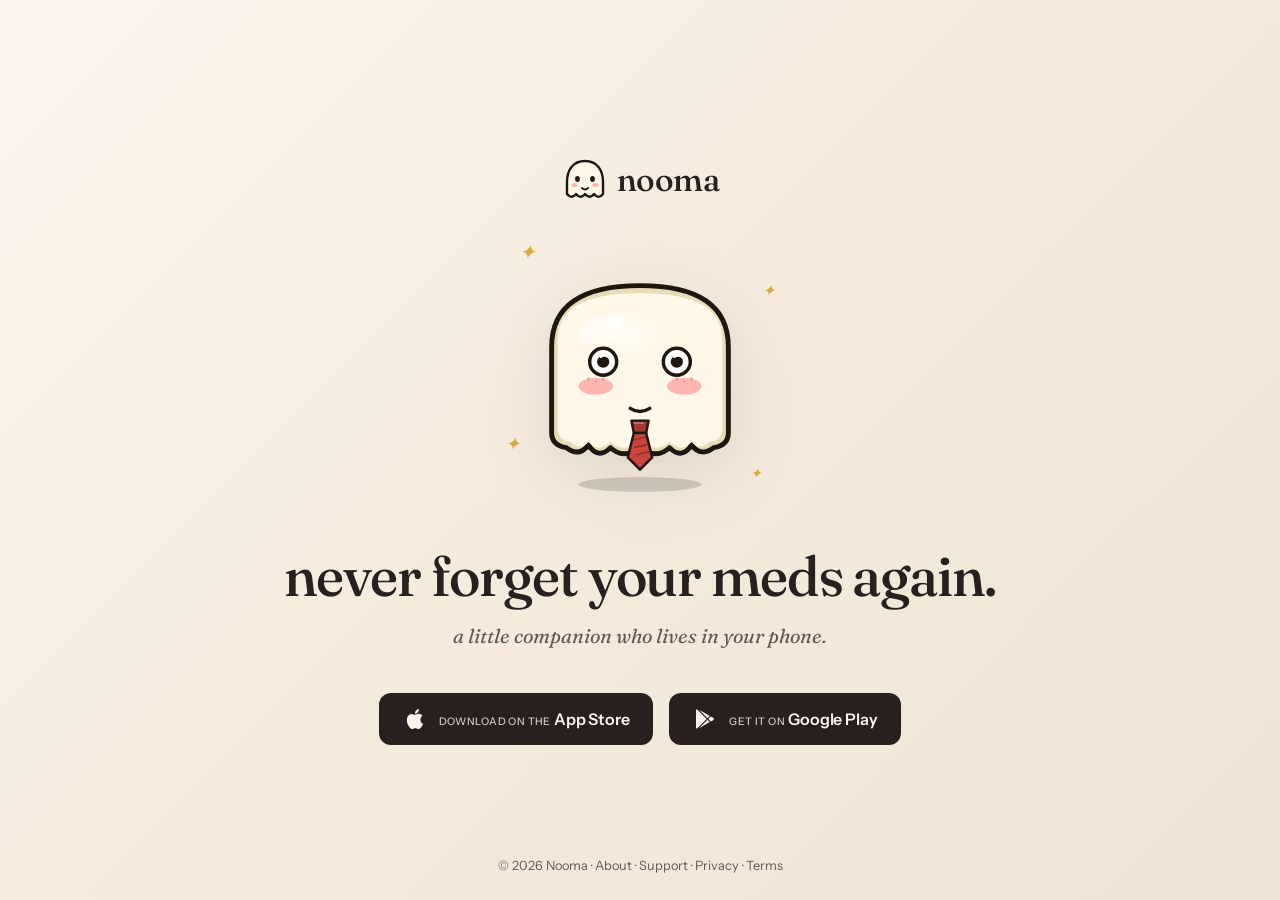
==== index.html @ c6645c45 "Link App Store button to live listing Co-Authored-By: Claude Fable 5 <noreply@anthropic.com>" ====
<!DOCTYPE html>
<html lang="en">
<head>
<meta charset="UTF-8">
<meta name="viewport" content="width=device-width, initial-scale=1.0">
<title>Nooma — Never forget your meds again</title>
<link rel="icon" type="image/svg+xml" href="/favicon.svg">
<link rel="preconnect" href="https://fonts.googleapis.com">
<link rel="preconnect" href="https://fonts.gstatic.com" crossorigin>
<link href="https://fonts.googleapis.com/css2?family=Fraunces:ital,opsz,wght@0,9..144,400;0,9..144,500;0,9..144,600;1,9..144,400;1,9..144,500;1,9..144,600&family=Instrument+Sans:wght@400;500;600;700&display=swap" rel="stylesheet">
<style>
:root {
  --ink: #2A1F1F;
  --cream: #FAF4ED;
  --red: #C9453B;
  --muted: #6B5757;
}

*, *::before, *::after {
  box-sizing: border-box;
  margin: 0;
  padding: 0;
}

html, body {
  height: 100%;
  width: 100%;
  overflow: hidden;
}

body {
  font-family: 'Instrument Sans', -apple-system, BlinkMacSystemFont, sans-serif;
  color: var(--ink);
  -webkit-font-smoothing: antialiased;
  background: linear-gradient(135deg, #FAF4ED 0%, #F5EBDC 50%, #EDE4D4 100%);
}

/* Main layout */
.page {
  height: 100vh;
  height: 100dvh;
  display: flex;
  flex-direction: column;
  align-items: center;
  justify-content: center;
  padding: clamp(1.5rem, 4vw, 3rem);
  text-align: center;
  position: relative;
}

/* Logo */
.logo {
  display: inline-flex;
  align-items: center;
  gap: 0.5rem;
  text-decoration: none;
  margin-bottom: clamp(1.5rem, 4vh, 2.5rem);
}

.logo-mark {
  width: clamp(36px, 4vw, 48px);
  height: auto;
}

.logo-word {
  font-family: 'Fraunces', Georgia, serif;
  font-size: clamp(1.6rem, 2.5vw, 2.2rem);
  font-weight: 500;
  color: var(--ink);
  letter-spacing: -0.02em;
}

/* Character */
.character-container {
  position: relative;
  width: clamp(180px, 30vh, 280px);
  height: clamp(180px, 30vh, 280px);
  margin-bottom: clamp(1.5rem, 4vh, 2.5rem);
}

.hero-char-svg {
  width: 100%;
  height: auto;
  filter: drop-shadow(0 16px 32px rgba(42, 31, 31, 0.1));
}

/* Sparkles */
.spark {
  position: absolute;
  font-family: 'Fraunces', serif;
  font-style: italic;
  color: #D8A845;
  animation: sparkle 3.6s ease-in-out infinite;
  pointer-events: none;
}

@keyframes sparkle {
  0%, 100% { opacity: 0.4; transform: scale(0.85) rotate(0deg); }
  50% { opacity: 1; transform: scale(1.15) rotate(12deg); }
}

/* Typography */
h1 {
  font-family: 'Fraunces', Georgia, serif;
  font-weight: 500;
  font-size: clamp(2rem, 5vw, 3.5rem);
  line-height: 1.1;
  letter-spacing: -0.02em;
  margin-bottom: clamp(0.75rem, 2vh, 1rem);
}

.tagline {
  font-family: 'Fraunces', Georgia, serif;
  font-style: italic;
  font-size: clamp(1rem, 1.8vw, 1.25rem);
  color: var(--muted);
  margin-bottom: clamp(2rem, 5vh, 3rem);
}

/* App store buttons */
.store-buttons {
  display: flex;
  gap: 1rem;
  flex-wrap: wrap;
  justify-content: center;
}

.store-btn {
  display: inline-flex;
  align-items: center;
  gap: 0.75rem;
  padding: 0.875rem 1.5rem;
  background: var(--ink);
  color: var(--cream);
  border-radius: 12px;
  text-decoration: none;
  transition: transform 0.2s, box-shadow 0.2s;
}

.store-btn:hover {
  transform: translateY(-2px);
  box-shadow: 0 8px 24px rgba(42, 31, 31, 0.2);
}

.store-btn svg {
  width: 24px;
  height: 24px;
  flex-shrink: 0;
}

.store-btn .label {
  text-align: left;
}

.store-btn .label-small {
  font-size: 0.65rem;
  font-weight: 500;
  letter-spacing: 0.04em;
  text-transform: uppercase;
  opacity: 0.8;
  line-height: 1;
  margin-bottom: 2px;
}

.store-btn .label-large {
  font-size: 1rem;
  font-weight: 600;
  letter-spacing: -0.01em;
  line-height: 1;
}

/* Footer */
.footer {
  position: absolute;
  bottom: clamp(1rem, 3vh, 2rem);
  left: 50%;
  transform: translateX(-50%);
  font-size: 0.8rem;
  color: var(--muted);
  text-align: center;
}

.footer a {
  color: var(--muted);
  text-decoration: none;
}

.footer a:hover {
  color: var(--red);
}

/* ============================================================
   CHARACTER ANIMATIONS
   ============================================================ */
@keyframes char-bob {
  0%, 100% { transform: translateY(0) scale(1); }
  50% { transform: translateY(-8px) scale(1.02); }
}
.char-bob { animation: char-bob 3.8s ease-in-out infinite; transform-origin: center; }

@keyframes char-sway {
  0%, 100% { transform: rotate(0deg); }
  25% { transform: rotate(-1.5deg); }
  75% { transform: rotate(1.5deg); }
}
.char-sway { animation: char-sway 5.2s ease-in-out infinite; transform-origin: center bottom; }

@keyframes char-blink-open {
  0%, 22%, 28%, 78%, 84%, 100% { opacity: 1; }
  24%, 26%, 80%, 82% { opacity: 0; }
}
@keyframes char-blink-closed {
  0%, 22%, 28%, 78%, 84%, 100% { opacity: 0; }
  24%, 26%, 80%, 82% { opacity: 1; }
}
.eyes-open { animation: char-blink-open 5.5s ease-in-out infinite; }
.eyes-closed { animation: char-blink-closed 5.5s ease-in-out infinite; opacity: 0; }

@keyframes char-look {
  0%, 100% { transform: translate(0, 0); }
  20% { transform: translate(-1.5px, 0.5px); }
  40% { transform: translate(1.5px, 0.5px); }
  60% { transform: translate(0, 1px); }
  80% { transform: translate(-1px, -0.5px); }
}
.char-pupils { animation: char-look 8s ease-in-out infinite; }
body.eye-tracking .char-pupils { animation: none; }

@keyframes char-tie-sway {
  0%, 100% { transform: rotate(0deg); }
  25% { transform: rotate(-2deg); }
  75% { transform: rotate(2deg); }
}
.char-tie { animation: char-tie-sway 4.4s ease-in-out infinite; transform-origin: 110px 152px; }

@keyframes char-cheek {
  0%, 100% { opacity: 0.7; }
  50% { opacity: 0.9; }
}
.char-cheek { animation: char-cheek 4s ease-in-out infinite; }

/* Responsive */
@media (max-height: 600px) {
  .character-container {
    width: 140px;
    height: 140px;
  }
  h1 {
    font-size: 1.75rem;
  }
}
</style>
</head>
<body>

<!-- CHARACTER SVG DEFS -->
<svg width="0" height="0" style="position:absolute" aria-hidden="true">
  <defs>
    <radialGradient id="bodyHighlight" cx="40%" cy="30%">
      <stop offset="0%" stop-color="#FFFEF8" stop-opacity="0.9"/>
      <stop offset="50%" stop-color="#FFF8E8" stop-opacity="0.4"/>
      <stop offset="100%" stop-color="#FFF8E8" stop-opacity="0"/>
    </radialGradient>

    <symbol id="character" viewBox="0 0 220 220">
      <g class="char-bob">
        <g class="char-sway">
          <ellipse cx="110" cy="200" rx="50" ry="6" fill="#000000" opacity="0.15"/>
          <path d="M 38 88 Q 38 38 110 38 Q 182 38 182 88 L 182 158
                   Q 182 168 170 170 Q 160 178 152 168 Q 144 180 134 170
                   Q 124 180 110 170 Q 96 180 86 170 Q 76 180 68 168
                   Q 60 178 50 170 Q 38 168 38 158 Z"
                fill="#E8DCB8" stroke="#1F1610" stroke-width="4" stroke-linejoin="round"/>
          <path d="M 43 82 Q 43 44 110 44 Q 177 44 177 82 L 177 154
                   Q 177 164 167 165 Q 159 173 152 165 Q 144 175 134 165
                   Q 124 175 110 165 Q 96 175 86 165 Q 76 175 68 165
                   Q 61 173 53 165 Q 43 164 43 154 Z"
                fill="#FFF8E8"/>
          <ellipse cx="110" cy="92" rx="56" ry="34" fill="url(#bodyHighlight)"/>
          <ellipse cx="78" cy="74" rx="18" ry="11" fill="#FFFFFF" opacity="0.55" transform="rotate(-25 78 74)"/>
          <ellipse cx="90" cy="68" rx="8" ry="5" fill="#FFFFFF" opacity="0.7" transform="rotate(-25 90 68)"/>
          <ellipse class="char-cheek" cx="74" cy="120" rx="14" ry="7" fill="#FFB5B0"/>
          <ellipse class="char-cheek" cx="146" cy="120" rx="14" ry="7" fill="#FFB5B0"/>
          <circle cx="68" cy="114" r="1.4" fill="#D89890" opacity="0.7"/>
          <circle cx="74" cy="116" r="1.2" fill="#D89890" opacity="0.7"/>
          <circle cx="80" cy="114" r="1.4" fill="#D89890" opacity="0.7"/>
          <circle cx="140" cy="114" r="1.4" fill="#D89890" opacity="0.7"/>
          <circle cx="146" cy="116" r="1.2" fill="#D89890" opacity="0.7"/>
          <circle cx="152" cy="114" r="1.4" fill="#D89890" opacity="0.7"/>
          <g class="char-pupils">
            <g class="eyes-open">
              <circle cx="80" cy="100" r="11" fill="#FFFFFF" stroke="#1F1610" stroke-width="2.8"/>
              <g class="char-pupil-wrap" data-eye="left">
                <circle cx="80" cy="100" r="5" fill="#1F1610"/>
                <path d="M 78 96 Q 81 94 84 96" stroke="#FFFFFF" stroke-width="2" stroke-linecap="round" fill="none"/>
              </g>
              <circle cx="140" cy="100" r="11" fill="#FFFFFF" stroke="#1F1610" stroke-width="2.8"/>
              <g class="char-pupil-wrap" data-eye="right">
                <circle cx="140" cy="100" r="5" fill="#1F1610"/>
                <path d="M 138 96 Q 141 94 144 96" stroke="#FFFFFF" stroke-width="2" stroke-linecap="round" fill="none"/>
              </g>
            </g>
            <g class="eyes-closed">
              <path d="M 71 102 Q 80 106 89 102" stroke="#1F1610" stroke-width="3.5" stroke-linecap="round" fill="none"/>
              <path d="M 131 102 Q 140 106 149 102" stroke="#1F1610" stroke-width="3.5" stroke-linecap="round" fill="none"/>
            </g>
          </g>
          <path d="M 102 138 Q 110 143 118 138" stroke="#1F1610" stroke-width="2.8" stroke-linecap="round" fill="none"/>
          <g class="char-tie">
            <path d="M 103 148 L 117 148 L 115 158 L 105 158 Z" fill="#A8362E" stroke="#1F1610" stroke-width="2" stroke-linejoin="round"/>
            <path d="M 105 150 L 113 150" stroke="#FFFFFF" stroke-width="1" opacity="0.4" stroke-linecap="round"/>
            <path d="M 105 158 L 115 158 L 120 178 L 110 188 L 100 178 Z" fill="#C9453B" stroke="#1F1610" stroke-width="2" stroke-linejoin="round"/>
            <g opacity="0.45">
              <line x1="104" y1="164" x2="116" y2="161" stroke="#1F1610" stroke-width="1"/>
              <line x1="105" y1="170" x2="118" y2="167" stroke="#1F1610" stroke-width="1"/>
              <line x1="107" y1="176" x2="118" y2="173" stroke="#1F1610" stroke-width="1"/>
            </g>
          </g>
        </g>
      </g>
    </symbol>

    <symbol id="logoMark" viewBox="0 0 32 32">
      <path d="M 16 4 C 8 4, 4 10, 4 18 L 4 26 C 4 26, 7 30, 10 26 C 10 26, 13 30, 16 26 C 16 26, 19 30, 22 26 C 22 26, 25 30, 28 26 L 28 18 C 28 10, 24 4, 16 4 Z"
            fill="#FFF8E8" stroke="#1F1610" stroke-width="1.6" stroke-linejoin="round"/>
      <ellipse cx="11" cy="16" rx="1.6" ry="2" fill="#1F1610"/>
      <ellipse cx="21" cy="16" rx="1.6" ry="2" fill="#1F1610"/>
      <ellipse cx="9" cy="20" rx="2" ry="1.4" fill="#FFB5B0"/>
      <ellipse cx="23" cy="20" rx="2" ry="1.4" fill="#FFB5B0"/>
      <path d="M 14 22 Q 16 24, 18 22" stroke="#1F1610" stroke-width="1.2" fill="none" stroke-linecap="round"/>
    </symbol>
  </defs>
</svg>


<div class="page">
  <a href="/" class="logo">
    <svg class="logo-mark" viewBox="0 0 32 32"><use href="#logoMark"/></svg>
    <span class="logo-word">nooma</span>
  </a>

  <div class="character-container">
    <span class="spark" style="top: 0; left: 5%; font-size: 20px;">✦</span>
    <span class="spark" style="top: 15%; right: 0; font-size: 16px; animation-delay: 1.2s;">✦</span>
    <span class="spark" style="bottom: 20%; left: 0; font-size: 18px; animation-delay: 2.4s;">✦</span>
    <span class="spark" style="bottom: 10%; right: 5%; font-size: 14px; animation-delay: 0.6s;">✦</span>

    <svg viewBox="0 0 220 220" class="hero-char-svg" aria-label="Nooma's tiny companion">
      <use href="#character"/>
    </svg>
  </div>

  <h1>never forget your meds again.</h1>
  <p class="tagline">a little companion who lives in your phone.</p>

  <div class="store-buttons">
    <a href="https://apps.apple.com/gb/app/nooma-medication-reminder/id6773670366" class="store-btn" aria-label="Download on the App Store">
      <svg viewBox="0 0 24 24" fill="currentColor">
        <path d="M18.71 19.5c-.83 1.24-1.71 2.45-3.05 2.47-1.34.03-1.77-.79-3.29-.79-1.53 0-2 .77-3.27.82-1.31.05-2.3-1.32-3.14-2.53C4.25 17 2.94 12.45 4.7 9.39c.87-1.52 2.43-2.48 4.12-2.51 1.28-.02 2.5.87 3.29.87.78 0 2.26-1.07 3.81-.91.65.03 2.47.26 3.64 1.98-.09.06-2.17 1.28-2.15 3.81.03 3.02 2.65 4.03 2.68 4.04-.03.07-.42 1.44-1.38 2.83M13 3.5c.73-.83 1.94-1.46 2.94-1.5.13 1.17-.34 2.35-1.04 3.19-.69.85-1.83 1.51-2.95 1.42-.15-1.15.41-2.35 1.05-3.11z"/>
      </svg>
      <span class="label">
        <span class="label-small">Download on the</span>
        <span class="label-large">App Store</span>
      </span>
    </a>
    <a href="#" class="store-btn" aria-label="Get it on Google Play">
      <svg viewBox="0 0 24 24" fill="currentColor">
        <path d="M3 20.5v-17c0-.59.34-1.11.84-1.35L13.69 12l-9.85 9.85c-.5-.25-.84-.76-.84-1.35m13.81-5.38L6.05 21.34l8.49-8.49 2.27 2.27m3.35-4.31c.34.27.59.69.59 1.19s-.22.9-.57 1.18l-2.29 1.32-2.5-2.5 2.5-2.5 2.27 1.31M6.05 2.66l10.76 6.22-2.27 2.27-8.49-8.49z"/>
      </svg>
      <span class="label">
        <span class="label-small">Get it on</span>
        <span class="label-large">Google Play</span>
      </span>
    </a>
  </div>

  <footer class="footer">
    © 2026 Nooma · <a href="/about.html">About</a> · <a href="/support.html">Support</a> · <a href="/privacy.html">Privacy</a> · <a href="/terms.html">Terms</a>
  </footer>
</div>


<!-- EYE TRACKING -->
<script>
(function() {
  document.body.classList.add('eye-tracking');

  var heroChar = document.querySelector('.hero-char-svg');
  var pupilWraps = heroChar ? heroChar.querySelectorAll('.char-pupil-wrap') : [];
  var eyeCenters = { left: { cx: 80, cy: 100 }, right: { cx: 140, cy: 100 } };
  var MAX_OFFSET = 4;

  function updateEyes(e) {
    if (!heroChar) return;
    var rect = heroChar.getBoundingClientRect();
    var ptX = ((e.clientX - rect.left) / rect.width) * 220;
    var ptY = ((e.clientY - rect.top) / rect.height) * 220;

    pupilWraps.forEach(function(wrap) {
      var center = eyeCenters[wrap.getAttribute('data-eye')];
      var dx = ptX - center.cx;
      var dy = ptY - center.cy;
      var dist = Math.sqrt(dx*dx + dy*dy);
      if (dist > MAX_OFFSET) {
        dx = (dx / dist) * MAX_OFFSET;
        dy = (dy / dist) * MAX_OFFSET;
      }
      wrap.style.transform = 'translate(' + dx + 'px, ' + dy + 'px)';
    });
  }

  window.addEventListener('mousemove', updateEyes);
})();
</script>

</body>
</html>
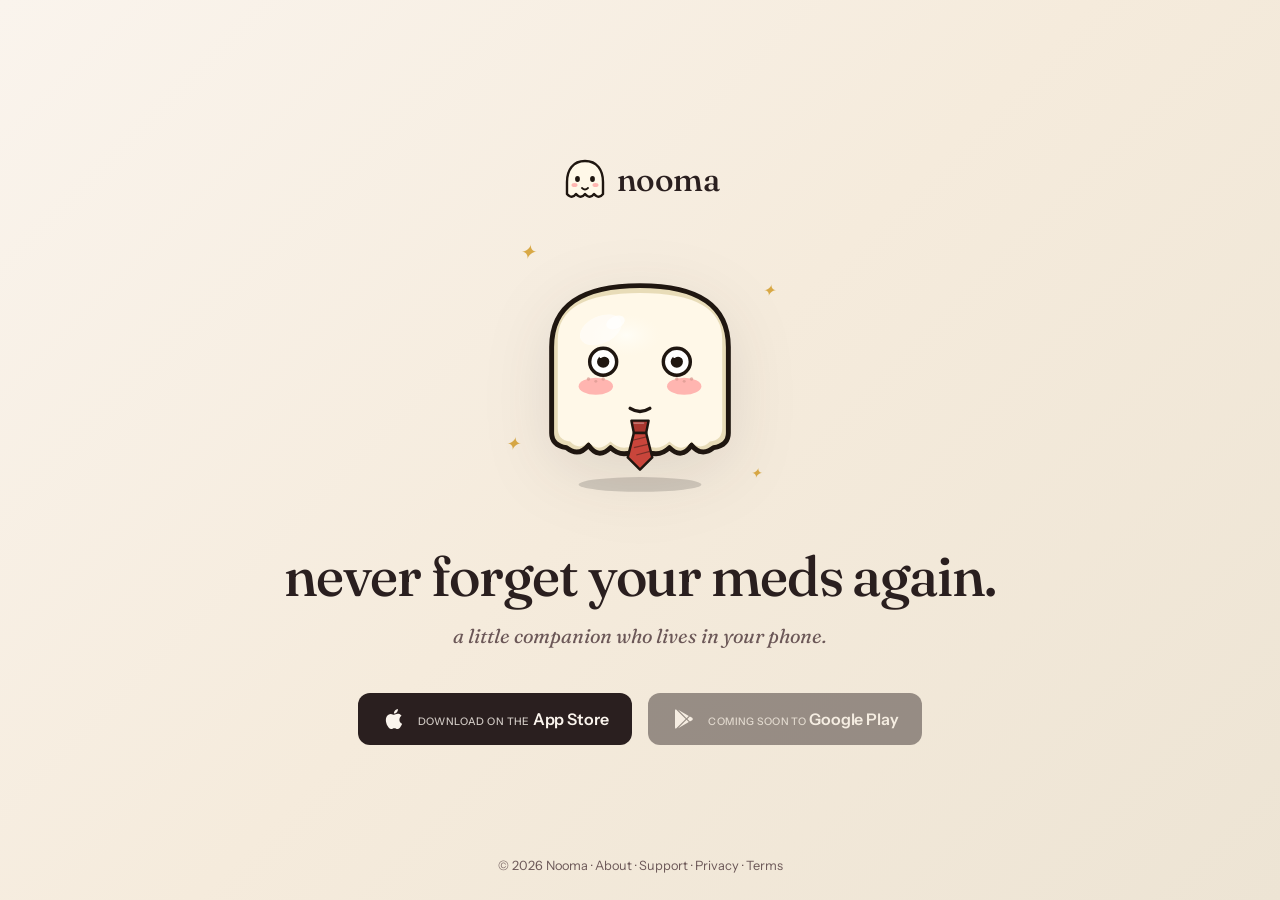
==== commit 0dfb599a: "Show Google Play button as coming soon Co-Authored-By: Claude Fable 5 <noreply@anthropic.com>" ====
--- a/index.html
+++ b/index.html
@@ -167,6 +167,16 @@
   font-weight: 600;
   letter-spacing: -0.01em;
   line-height: 1;
+}
+
+.store-btn.coming-soon {
+  opacity: 0.45;
+  cursor: default;
+}
+
+.store-btn.coming-soon:hover {
+  transform: none;
+  box-shadow: none;
 }
 
 /* Footer */
@@ -363,15 +373,15 @@
         <span class="label-large">App Store</span>
       </span>
     </a>
-    <a href="#" class="store-btn" aria-label="Get it on Google Play">
+    <span class="store-btn coming-soon" aria-label="Google Play — coming soon">
       <svg viewBox="0 0 24 24" fill="currentColor">
         <path d="M3 20.5v-17c0-.59.34-1.11.84-1.35L13.69 12l-9.85 9.85c-.5-.25-.84-.76-.84-1.35m13.81-5.38L6.05 21.34l8.49-8.49 2.27 2.27m3.35-4.31c.34.27.59.69.59 1.19s-.22.9-.57 1.18l-2.29 1.32-2.5-2.5 2.5-2.5 2.27 1.31M6.05 2.66l10.76 6.22-2.27 2.27-8.49-8.49z"/>
       </svg>
       <span class="label">
-        <span class="label-small">Get it on</span>
+        <span class="label-small">Coming soon to</span>
         <span class="label-large">Google Play</span>
       </span>
-    </a>
+    </span>
   </div>
 
   <footer class="footer">
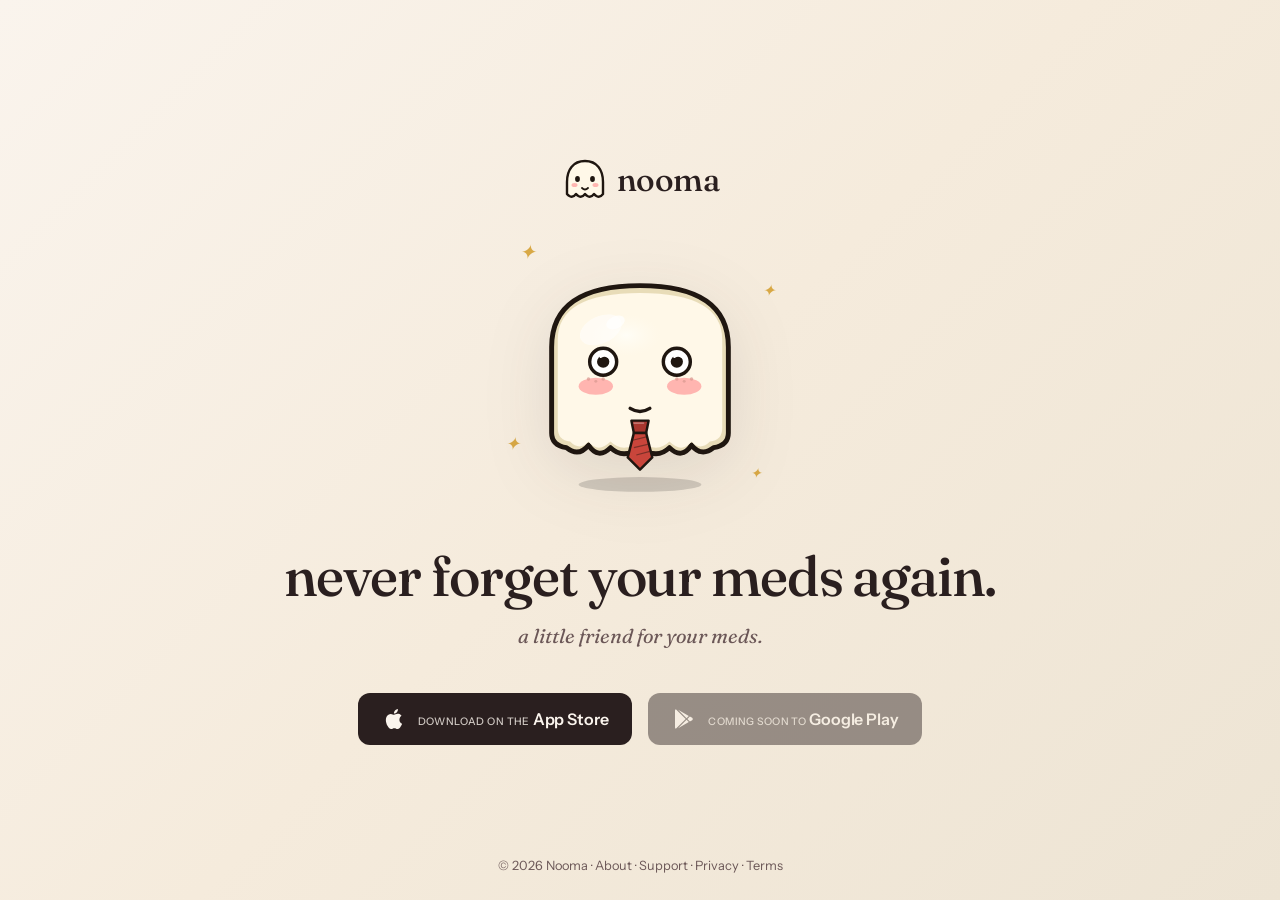
==== commit f71360ce: "Update tagline to 'a little friend for your meds' Co-Authored-By: Claude Fable 5 <noreply@anthropic." ====
--- a/index.html
+++ b/index.html
@@ -361,7 +361,7 @@
   </div>
 
   <h1>never forget your meds again.</h1>
-  <p class="tagline">a little companion who lives in your phone.</p>
+  <p class="tagline">a little friend for your meds.</p>
 
   <div class="store-buttons">
     <a href="https://apps.apple.com/gb/app/nooma-medication-reminder/id6773670366" class="store-btn" aria-label="Download on the App Store">
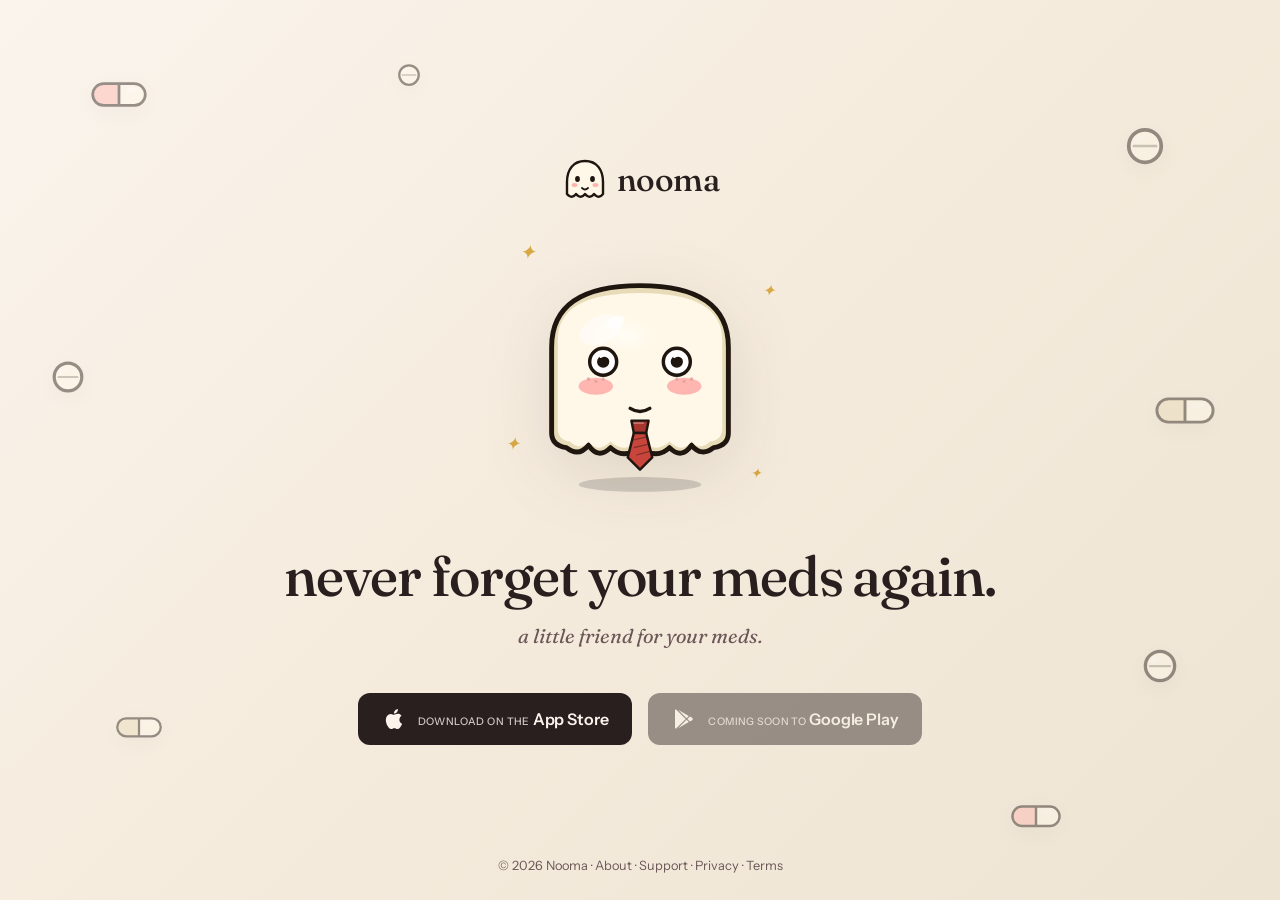
==== commit 3355640e: "Add floating pill illustrations to homepage background Co-Authored-By: Claude Fable 5 <noreply@anthr" ====
--- a/index.html
+++ b/index.html
@@ -97,6 +97,40 @@
 @keyframes sparkle {
   0%, 100% { opacity: 0.4; transform: scale(0.85) rotate(0deg); }
   50% { opacity: 1; transform: scale(1.15) rotate(12deg); }
+}
+
+/* Background pills */
+.pills-bg {
+  position: fixed;
+  inset: 0;
+  overflow: hidden;
+  pointer-events: none;
+  z-index: 0;
+}
+
+.page {
+  z-index: 1;
+}
+
+.pill {
+  position: absolute;
+  opacity: 0.45;
+  filter: drop-shadow(0 6px 12px rgba(42, 31, 31, 0.08));
+  animation: pill-drift var(--drift, 7s) ease-in-out infinite;
+  animation-delay: var(--delay, 0s);
+}
+
+@keyframes pill-drift {
+  0%, 100% { transform: translateY(0) rotate(var(--tilt, 0deg)); }
+  50% { transform: translateY(-14px) rotate(calc(var(--tilt, 0deg) + 5deg)); }
+}
+
+@media (prefers-reduced-motion: reduce) {
+  .pill { animation: none; transform: rotate(var(--tilt, 0deg)); }
+}
+
+@media (max-width: 640px) {
+  .pill.hide-sm { display: none; }
 }
 
 /* Typography */
@@ -330,6 +364,28 @@
       </g>
     </symbol>
 
+    <symbol id="pillCapsulePink" viewBox="0 0 64 30">
+      <rect x="3" y="3" width="58" height="24" rx="12" fill="#FFF8E8"/>
+      <path d="M 32 3 L 15 3 A 12 12 0 0 0 15 27 L 32 27 Z" fill="#FFB5B0"/>
+      <rect x="3" y="3" width="58" height="24" rx="12" fill="none" stroke="#1F1610" stroke-width="3" stroke-linejoin="round"/>
+      <line x1="32" y1="3" x2="32" y2="27" stroke="#1F1610" stroke-width="3"/>
+      <ellipse cx="46" cy="10" rx="7" ry="3" fill="#FFFFFF" opacity="0.6" transform="rotate(-8 46 10)"/>
+    </symbol>
+
+    <symbol id="pillCapsuleButter" viewBox="0 0 64 30">
+      <rect x="3" y="3" width="58" height="24" rx="12" fill="#FFF8E8"/>
+      <path d="M 32 3 L 15 3 A 12 12 0 0 0 15 27 L 32 27 Z" fill="#E8DCB8"/>
+      <rect x="3" y="3" width="58" height="24" rx="12" fill="none" stroke="#1F1610" stroke-width="3" stroke-linejoin="round"/>
+      <line x1="32" y1="3" x2="32" y2="27" stroke="#1F1610" stroke-width="3"/>
+      <ellipse cx="46" cy="10" rx="7" ry="3" fill="#FFFFFF" opacity="0.6" transform="rotate(-8 46 10)"/>
+    </symbol>
+
+    <symbol id="pillRound" viewBox="0 0 32 32">
+      <circle cx="16" cy="16" r="13" fill="#FFF8E8" stroke="#1F1610" stroke-width="3"/>
+      <line x1="7" y1="16" x2="25" y2="16" stroke="#1F1610" stroke-width="2" opacity="0.45" stroke-linecap="round"/>
+      <ellipse cx="11" cy="10" rx="4" ry="2.5" fill="#FFFFFF" opacity="0.7" transform="rotate(-25 11 10)"/>
+    </symbol>
+
     <symbol id="logoMark" viewBox="0 0 32 32">
       <path d="M 16 4 C 8 4, 4 10, 4 18 L 4 26 C 4 26, 7 30, 10 26 C 10 26, 13 30, 16 26 C 16 26, 19 30, 22 26 C 22 26, 25 30, 28 26 L 28 18 C 28 10, 24 4, 16 4 Z"
             fill="#FFF8E8" stroke="#1F1610" stroke-width="1.6" stroke-linejoin="round"/>
@@ -342,6 +398,17 @@
   </defs>
 </svg>
 
+
+<div class="pills-bg" aria-hidden="true">
+  <svg class="pill" style="top: 9%; left: 7%; width: 58px; --tilt: -22deg; --drift: 7.5s;" viewBox="0 0 64 30"><use href="#pillCapsulePink"/></svg>
+  <svg class="pill" style="top: 14%; right: 9%; width: 40px; --tilt: 14deg; --drift: 6.5s; --delay: 1.1s;" viewBox="0 0 32 32"><use href="#pillRound"/></svg>
+  <svg class="pill hide-sm" style="top: 40%; left: 4%; width: 34px; --tilt: 9deg; --drift: 8s; --delay: 2.3s;" viewBox="0 0 32 32"><use href="#pillRound"/></svg>
+  <svg class="pill hide-sm" style="top: 44%; right: 5%; width: 62px; --tilt: 24deg; --drift: 7s; --delay: 0.6s;" viewBox="0 0 64 30"><use href="#pillCapsuleButter"/></svg>
+  <svg class="pill" style="bottom: 18%; left: 9%; width: 48px; --tilt: 12deg; --drift: 6.8s; --delay: 1.8s;" viewBox="0 0 64 30"><use href="#pillCapsuleButter"/></svg>
+  <svg class="pill" style="bottom: 24%; right: 8%; width: 36px; --tilt: -16deg; --drift: 7.8s; --delay: 3s;" viewBox="0 0 32 32"><use href="#pillRound"/></svg>
+  <svg class="pill hide-sm" style="bottom: 8%; right: 17%; width: 52px; --tilt: -8deg; --drift: 7.2s; --delay: 2s;" viewBox="0 0 64 30"><use href="#pillCapsulePink"/></svg>
+  <svg class="pill hide-sm" style="top: 7%; left: 31%; width: 24px; --tilt: 20deg; --drift: 6s; --delay: 1.4s;" viewBox="0 0 32 32"><use href="#pillRound"/></svg>
+</div>
 
 <div class="page">
   <a href="/" class="logo">
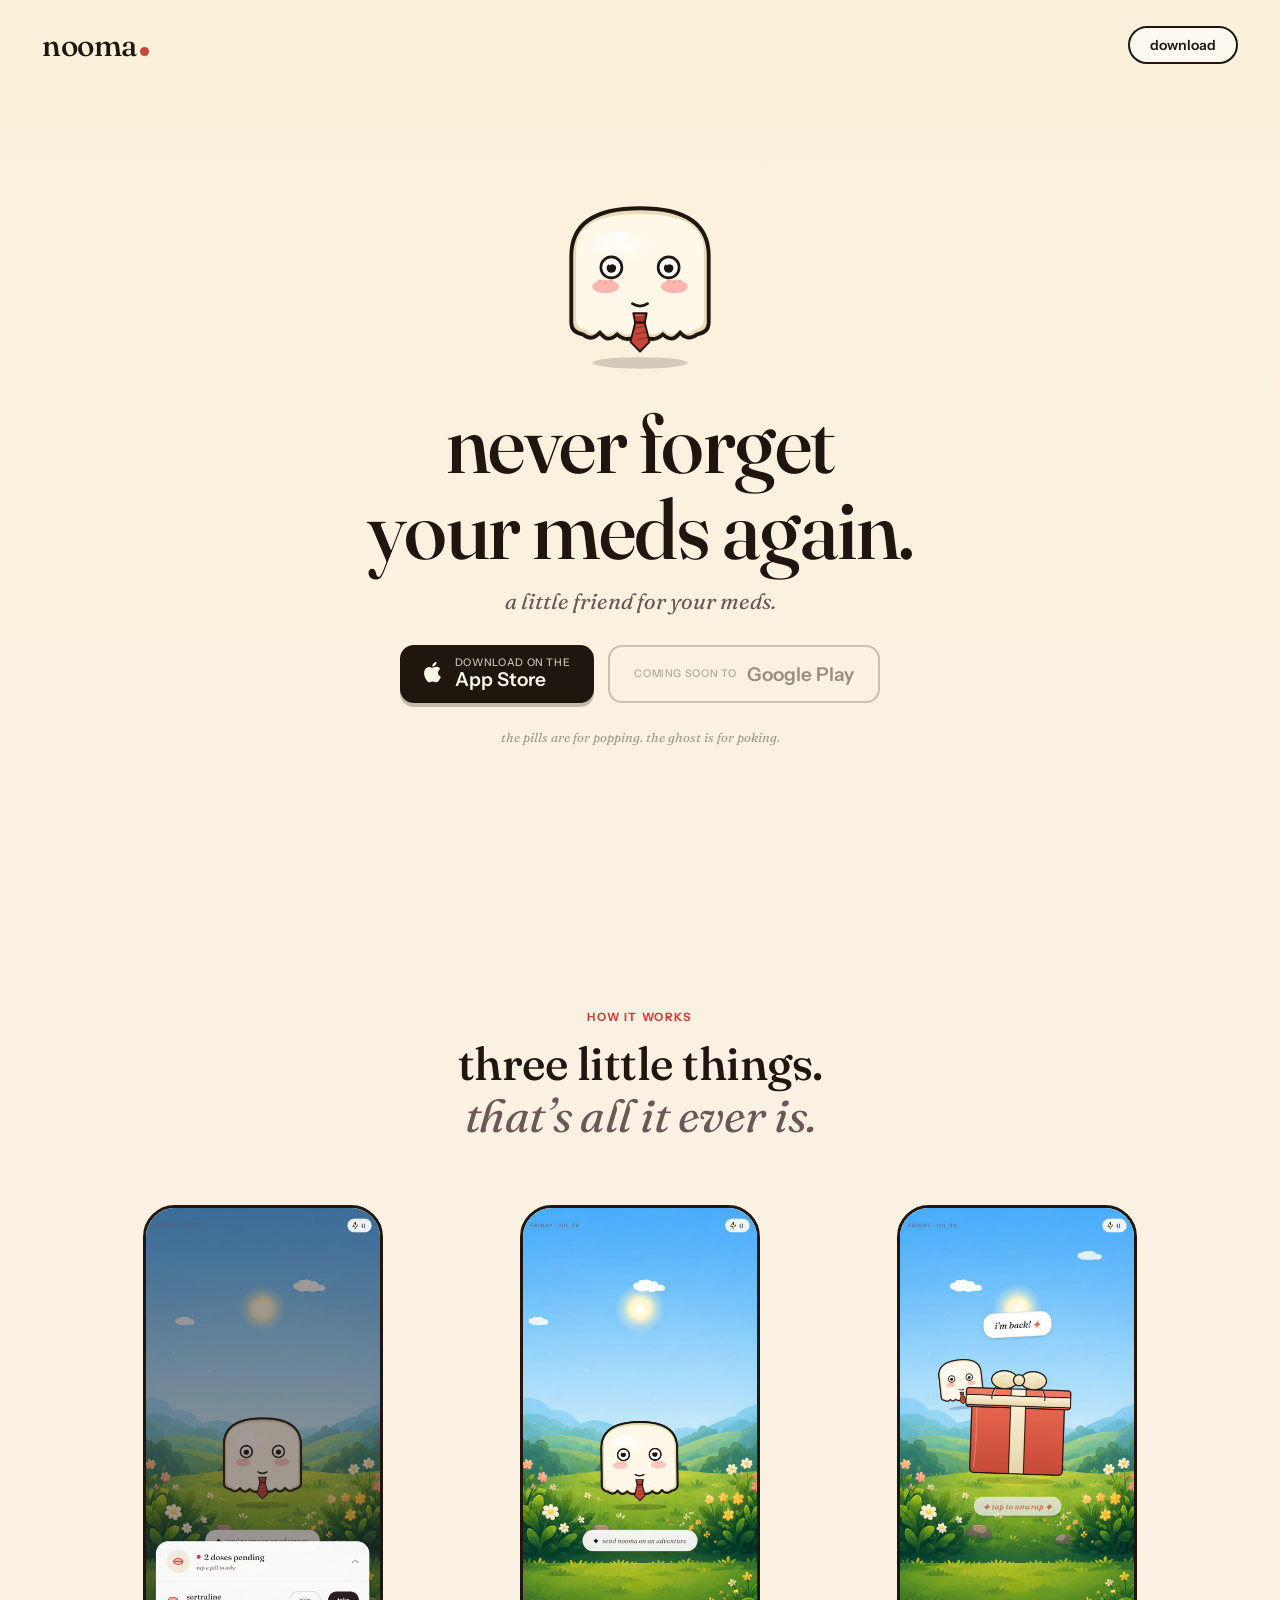
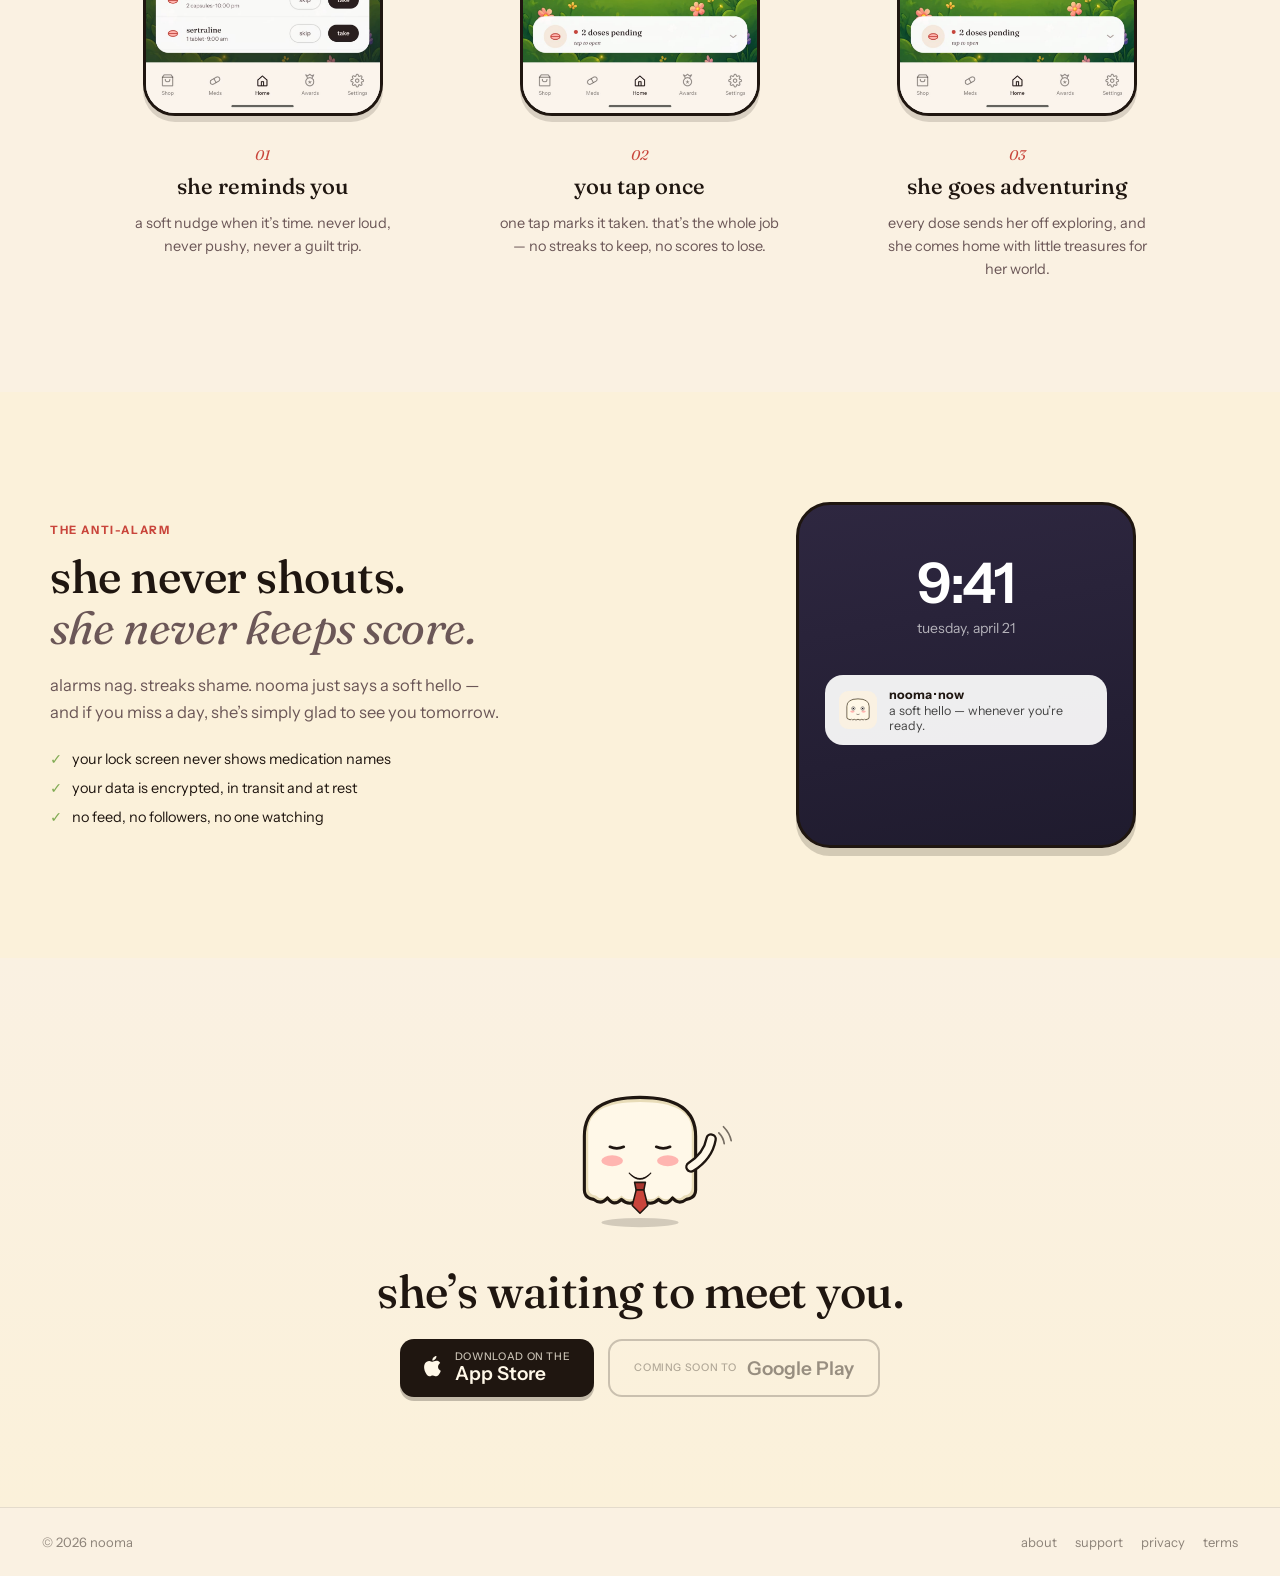
==== commit f079d6d7: "Redesign homepage from Pill v4 handoff Full landing page: hero with interactive pill rain and talkin" ====
--- a/index.html
+++ b/index.html
@@ -3,490 +3,483 @@
 <head>
 <meta charset="UTF-8">
 <meta name="viewport" content="width=device-width, initial-scale=1.0">
-<title>Nooma — Never forget your meds again</title>
+<title>nooma — a little friend for your meds</title>
+<meta name="description" content="a gentle medication reminder with a tiny ghost companion. soft nudges, no streaks, no shame — free on iPhone.">
 <link rel="icon" type="image/svg+xml" href="/favicon.svg">
 <link rel="preconnect" href="https://fonts.googleapis.com">
 <link rel="preconnect" href="https://fonts.gstatic.com" crossorigin>
-<link href="https://fonts.googleapis.com/css2?family=Fraunces:ital,opsz,wght@0,9..144,400;0,9..144,500;0,9..144,600;1,9..144,400;1,9..144,500;1,9..144,600&family=Instrument+Sans:wght@400;500;600;700&display=swap" rel="stylesheet">
+<link href="https://fonts.googleapis.com/css2?family=Fraunces:ital,opsz,wght@0,9..144,400;0,9..144,500;0,9..144,600;1,9..144,400;1,9..144,500&family=Instrument+Sans:wght@400;500;600;700&display=swap" rel="stylesheet">
 <style>
-:root {
-  --ink: #2A1F1F;
-  --cream: #FAF4ED;
-  --red: #C9453B;
-  --muted: #6B5757;
+:root{--ink:#1F1610;--ink-soft:#6B5757;--paper:#FAF1E2;--paper-warm:#FBF1DA;--accent:#C9453B;--sage:#7FAA52;--honey:#E8C672;--serif:'Fraunces',Georgia,serif;--sans:'Instrument Sans',system-ui,sans-serif}
+*{box-sizing:border-box}
+html{scroll-behavior:smooth}
+body{margin:0;background:var(--paper);color:var(--ink);font-family:var(--sans);-webkit-font-smoothing:antialiased;overflow-x:hidden}
+a{color:var(--accent)}a:hover{color:var(--ink)}
+h1,h2,h3{font-family:var(--serif);font-weight:500;margin:0}
+h2 em{font-style:italic;color:var(--ink-soft);font-weight:400}
+.lp-kicker{font-size:11.5px;font-weight:700;letter-spacing:0.14em;text-transform:uppercase;color:var(--accent);margin:0 0 14px}
+
+/* hero */
+.lp-hero{position:relative;min-height:100svh;display:flex;flex-direction:column;overflow:hidden;background:linear-gradient(180deg,#FBF1DA 0%,var(--paper) 100%)}
+.lp-nav{position:relative;z-index:5;display:flex;align-items:center;justify-content:space-between;padding:26px 42px}
+.lp-wordmark{font-family:var(--serif);font-weight:500;font-size:30px;letter-spacing:-0.5px}
+.lp-wordmark i{display:inline-block;width:9px;height:9px;border-radius:50%;background:var(--accent);margin-left:3px}
+.lp-navbtn{font-size:14px;font-weight:600;text-decoration:none;color:var(--ink);border:2px solid var(--ink);border-radius:99px;padding:8px 20px;background:rgba(255,255,255,0.6);transition:all .15s}
+.lp-navbtn:hover{background:var(--ink);color:#FFF8E8}
+.lp-hero-inner{position:relative;z-index:4;flex:1;display:flex;flex-direction:column;align-items:center;justify-content:center;text-align:center;padding:0 24px 60px;pointer-events:none}
+.lp-hero-inner .lp-mascot,.lp-hero-inner .lp-stores a,.lp-hero-inner .lp-stores span{pointer-events:auto}
+.lp-hero h1{font-size:clamp(44px,7vw,84px);line-height:1.02;letter-spacing:-1.5px;margin-top:18px;text-wrap:balance}
+.lp-tagline{font-family:var(--serif);font-style:italic;font-size:clamp(17px,2vw,22px);color:var(--ink-soft);margin:16px 0 30px}
+.lp-hint{font-family:var(--serif);font-style:italic;font-size:13px;color:rgba(31,22,16,0.4);margin-top:26px}
+.lp-mascot{position:relative;transition:transform .2s;cursor:pointer;-webkit-tap-highlight-color:transparent}
+.lp-mascot.boing{animation:lpBoing .55s ease}
+@keyframes lpBoing{0%{transform:scale(1)}30%{transform:scale(1.09,0.92)}60%{transform:scale(0.96,1.05)}100%{transform:scale(1)}}
+.lp-bubble{position:absolute;bottom:calc(100% - 26px);left:78%;white-space:nowrap;background:#FFF;border:2.5px solid var(--ink);border-radius:16px 16px 16px 4px;padding:9px 15px;font-family:var(--serif);font-style:italic;font-size:16px;color:var(--ink);box-shadow:0 3px 0 rgba(31,22,16,0.18);animation:lpBubble .3s cubic-bezier(.34,1.56,.64,1) both;pointer-events:none;z-index:6}
+@keyframes lpBubble{0%{opacity:0;transform:scale(0.6) translateY(8px);transform-origin:bottom left}100%{opacity:1;transform:scale(1) translateY(0)}}
+@media(max-width:600px){.lp-bubble{left:50%;transform-origin:bottom center;border-radius:16px}}
+.lp-hero-fade{position:absolute;z-index:3;left:0;right:0;bottom:0;height:120px;background:linear-gradient(180deg,transparent,var(--paper));pointer-events:none}
+
+/* pill rain */
+.lp-rain{position:absolute;inset:0;overflow:hidden;pointer-events:none}
+.lp-pill-wrap{position:absolute;top:-70px;animation:lpFall linear infinite;pointer-events:auto;cursor:pointer;transition:opacity .3s;-webkit-tap-highlight-color:transparent}
+.lp-pill-wrap.popped{pointer-events:none}
+.lp-pill-wrap.popped .lp-pill-spin{animation-play-state:paused;opacity:0;transform:scale(1.6);transition:opacity .25s,transform .25s}
+@keyframes lpFall{0%{transform:translateY(-8vh) translateX(0)}25%{transform:translateY(24vh) translateX(var(--sway))}50%{transform:translateY(53vh) translateX(calc(var(--sway) * -0.6))}75%{transform:translateY(80vh) translateX(var(--sway))}100%{transform:translateY(112vh) translateX(0)}}
+.lp-pill-spin{animation:lpSpin linear infinite;transition:opacity .2s,transform .2s}
+@keyframes lpSpin{from{transform:rotate(0)}to{transform:rotate(360deg)}}
+.lp-pop{position:absolute;top:50%;left:50%;transform:translate(-50%,-50%);font-size:26px;color:var(--honey);text-shadow:0 0 14px rgba(232,198,114,0.8);animation:lpPop .6s ease forwards}
+@keyframes lpPop{0%{opacity:1;transform:translate(-50%,-50%) scale(0.4) rotate(0)}100%{opacity:0;transform:translate(-50%,-50%) scale(2) rotate(90deg)}}
+
+/* store buttons */
+.lp-stores{display:flex;gap:14px;flex-wrap:wrap;justify-content:center}
+.lp-store{display:inline-flex;align-items:center;gap:11px;border-radius:14px;padding:12px 24px;font-family:var(--sans);text-decoration:none}
+.lp-store span,.lp-store small{display:block;text-align:left;line-height:1.15}
+.lp-store small{font-size:10.5px;font-weight:500;letter-spacing:0.06em;text-transform:uppercase;opacity:0.75}
+.lp-store.dark{background:var(--ink);color:#FFF8E8;font-size:19px;font-weight:600;box-shadow:0 4px 0 rgba(31,22,16,0.25);transition:transform .15s,box-shadow .15s}
+.lp-store.dark:hover{transform:translateY(-2px);box-shadow:0 6px 0 rgba(31,22,16,0.25);color:#FFF8E8}
+.lp-store.ghost{border:2px solid rgba(31,22,16,0.22);color:rgba(31,22,16,0.45);font-size:19px;font-weight:600}
+
+/* sections */
+section{position:relative;padding:110px 42px;max-width:1180px;margin:0 auto}
+.lp-how{text-align:center}
+.lp-how h2,.lp-shout h2,.lp-final h2{font-size:clamp(30px,4vw,46px);line-height:1.12;letter-spacing:-0.5px}
+.lp-steps{display:grid;grid-template-columns:repeat(3,1fr);gap:36px;margin-top:64px}
+.lp-step{display:flex;flex-direction:column;align-items:center;gap:8px}
+.lp-step-n{font-family:var(--serif);font-size:14px;font-style:italic;color:var(--accent);margin-top:22px}
+.lp-step h3{font-size:22px}
+.lp-step p{font-size:14.5px;line-height:1.6;color:var(--ink-soft);margin:4px 0 0;max-width:280px}
+.lp-phone{width:min(240px,100%);aspect-ratio:912/1942;border:3px solid var(--ink);border-radius:32px;overflow:hidden;background:#FFF;box-shadow:0 6px 0 rgba(31,22,16,0.15)}
+.lp-phone img{width:100%;height:100%;object-fit:cover;display:block}
+
+/* never shouts */
+.lp-shout{display:grid;grid-template-columns:1.1fr 1fr;gap:70px;align-items:center;background:var(--paper-warm);max-width:none;padding:110px max(42px,calc((100vw - 1180px)/2))}
+.lp-body{font-size:16.5px;line-height:1.65;color:var(--ink-soft);margin:18px 0 24px;max-width:460px}
+.lp-checks{list-style:none;margin:0;padding:0;display:flex;flex-direction:column;gap:11px}
+.lp-checks li{display:flex;align-items:baseline;gap:10px;font-size:14.5px;color:var(--ink)}
+.lp-checks li::before{content:"✓";color:var(--sage);font-weight:700;flex:0 0 auto}
+.lp-lock{background:linear-gradient(170deg,#2E2740,#1F1B2E);border:3px solid var(--ink);border-radius:34px;padding:44px 26px 100px;max-width:340px;margin:0 auto;box-shadow:0 8px 0 rgba(31,22,16,0.18)}
+.lp-lock-clock{font-size:56px;font-weight:600;color:#FFF;text-align:center;letter-spacing:-1px}
+.lp-lock-date{font-size:14px;color:rgba(255,255,255,0.65);text-align:center;margin-top:2px}
+.lp-notif{display:flex;gap:12px;align-items:center;background:rgba(255,255,255,0.92);border-radius:18px;padding:12px 14px;margin-top:38px}
+.lp-notif-ico{flex:0 0 38px;height:38px;border-radius:9px;background:var(--paper);display:flex;align-items:center;justify-content:center;overflow:hidden}
+.lp-notif b{display:block;font-size:12.5px}
+.lp-notif span{display:block;font-size:12.5px;color:#444;margin-top:1px}
+
+/* final */
+.lp-final{text-align:center;overflow:hidden;max-width:none;background:linear-gradient(180deg,var(--paper),#FBF1DA)}
+.lp-final-inner{position:relative;z-index:2;display:flex;flex-direction:column;align-items:center;gap:22px}
+.lp-final h2{margin-top:6px}
+.lp-footer{display:flex;align-items:center;justify-content:space-between;padding:26px 42px;font-size:13px;color:rgba(31,22,16,0.5);border-top:1px solid rgba(31,22,16,0.1)}
+.lp-flinks{display:flex;gap:18px}
+.lp-flinks a{color:rgba(31,22,16,0.5);text-decoration:none}
+.lp-flinks a:hover{color:var(--accent)}
+
+/* reveal */
+.reveal{opacity:0;transform:translateY(26px);transition:opacity .7s ease,transform .7s ease}
+.reveal.in{opacity:1;transform:none}
+
+/* ── mascot ── */
+.pm{position:relative}
+.pm svg{display:block;overflow:visible;width:100%;height:100%}
+.pm .exp{display:none}
+.pm-idle .exp-idle{display:initial}
+.pm-wink .exp-wink{display:initial}
+.pm-excited .exp-excited{display:initial}
+.pm-blissful .exp-blissful{display:initial}
+@keyframes pmBob{0%,100%{transform:translateY(0) scale(1)}50%{transform:translateY(-8px) scale(1.02)}}
+.pm-bob{animation:pmBob 3.8s ease-in-out infinite;transform-origin:center}
+@keyframes pmSway{0%,100%{transform:rotate(0)}25%{transform:rotate(-1.5deg)}75%{transform:rotate(1.5deg)}}
+.pm-sway{animation:pmSway 5.2s ease-in-out infinite;transform-origin:center bottom}
+@keyframes pmBlinkOpen{0%,22%,28%,78%,84%,100%{opacity:1}24%,26%,80%,82%{opacity:0}}
+@keyframes pmBlinkClosed{0%,22%,28%,78%,84%,100%{opacity:0}24%,26%,80%,82%{opacity:1}}
+.pm-idle .pm-eyes-open{animation:pmBlinkOpen 5.5s ease-in-out infinite}
+.pm-idle .pm-eyes-closed{animation:pmBlinkClosed 5.5s ease-in-out infinite;opacity:0}
+@keyframes pmCheek{0%,100%{opacity:0.7}50%{opacity:0.9}}
+.pm-cheek{animation:pmCheek 4s ease-in-out infinite}
+@keyframes pmTie{0%,100%{transform:rotate(0)}25%{transform:rotate(-2deg)}75%{transform:rotate(2deg)}}
+.pm-tie{animation:pmTie 4.4s ease-in-out infinite;transform-origin:110px 152px}
+@keyframes pmWave{0%,100%{transform:rotate(0)}50%{transform:rotate(-12deg)}}
+.pm-arm{animation:pmWave 1.6s ease-in-out infinite;transform-origin:176px 128px}
+.pm-still *{animation:none!important}
+.pm-pupil{transition:transform .1s linear}
+
+@media(max-width:860px){
+.lp-steps{grid-template-columns:1fr}
+.lp-shout{grid-template-columns:1fr;gap:48px}
+section{padding:70px 24px}
+.lp-nav{padding:20px 24px}
 }
-
-*, *::before, *::after {
-  box-sizing: border-box;
-  margin: 0;
-  padding: 0;
-}
-
-html, body {
-  height: 100%;
-  width: 100%;
-  overflow: hidden;
-}
-
-body {
-  font-family: 'Instrument Sans', -apple-system, BlinkMacSystemFont, sans-serif;
-  color: var(--ink);
-  -webkit-font-smoothing: antialiased;
-  background: linear-gradient(135deg, #FAF4ED 0%, #F5EBDC 50%, #EDE4D4 100%);
-}
-
-/* Main layout */
-.page {
-  height: 100vh;
-  height: 100dvh;
-  display: flex;
-  flex-direction: column;
-  align-items: center;
-  justify-content: center;
-  padding: clamp(1.5rem, 4vw, 3rem);
-  text-align: center;
-  position: relative;
-}
-
-/* Logo */
-.logo {
-  display: inline-flex;
-  align-items: center;
-  gap: 0.5rem;
-  text-decoration: none;
-  margin-bottom: clamp(1.5rem, 4vh, 2.5rem);
-}
-
-.logo-mark {
-  width: clamp(36px, 4vw, 48px);
-  height: auto;
-}
-
-.logo-word {
-  font-family: 'Fraunces', Georgia, serif;
-  font-size: clamp(1.6rem, 2.5vw, 2.2rem);
-  font-weight: 500;
-  color: var(--ink);
-  letter-spacing: -0.02em;
-}
-
-/* Character */
-.character-container {
-  position: relative;
-  width: clamp(180px, 30vh, 280px);
-  height: clamp(180px, 30vh, 280px);
-  margin-bottom: clamp(1.5rem, 4vh, 2.5rem);
-}
-
-.hero-char-svg {
-  width: 100%;
-  height: auto;
-  filter: drop-shadow(0 16px 32px rgba(42, 31, 31, 0.1));
-}
-
-/* Sparkles */
-.spark {
-  position: absolute;
-  font-family: 'Fraunces', serif;
-  font-style: italic;
-  color: #D8A845;
-  animation: sparkle 3.6s ease-in-out infinite;
-  pointer-events: none;
-}
-
-@keyframes sparkle {
-  0%, 100% { opacity: 0.4; transform: scale(0.85) rotate(0deg); }
-  50% { opacity: 1; transform: scale(1.15) rotate(12deg); }
-}
-
-/* Background pills */
-.pills-bg {
-  position: fixed;
-  inset: 0;
-  overflow: hidden;
-  pointer-events: none;
-  z-index: 0;
-}
-
-.page {
-  z-index: 1;
-}
-
-.pill {
-  position: absolute;
-  opacity: 0.45;
-  filter: drop-shadow(0 6px 12px rgba(42, 31, 31, 0.08));
-  animation: pill-drift var(--drift, 7s) ease-in-out infinite;
-  animation-delay: var(--delay, 0s);
-}
-
-@keyframes pill-drift {
-  0%, 100% { transform: translateY(0) rotate(var(--tilt, 0deg)); }
-  50% { transform: translateY(-14px) rotate(calc(var(--tilt, 0deg) + 5deg)); }
-}
-
-@media (prefers-reduced-motion: reduce) {
-  .pill { animation: none; transform: rotate(var(--tilt, 0deg)); }
-}
-
-@media (max-width: 640px) {
-  .pill.hide-sm { display: none; }
-}
-
-/* Typography */
-h1 {
-  font-family: 'Fraunces', Georgia, serif;
-  font-weight: 500;
-  font-size: clamp(2rem, 5vw, 3.5rem);
-  line-height: 1.1;
-  letter-spacing: -0.02em;
-  margin-bottom: clamp(0.75rem, 2vh, 1rem);
-}
-
-.tagline {
-  font-family: 'Fraunces', Georgia, serif;
-  font-style: italic;
-  font-size: clamp(1rem, 1.8vw, 1.25rem);
-  color: var(--muted);
-  margin-bottom: clamp(2rem, 5vh, 3rem);
-}
-
-/* App store buttons */
-.store-buttons {
-  display: flex;
-  gap: 1rem;
-  flex-wrap: wrap;
-  justify-content: center;
-}
-
-.store-btn {
-  display: inline-flex;
-  align-items: center;
-  gap: 0.75rem;
-  padding: 0.875rem 1.5rem;
-  background: var(--ink);
-  color: var(--cream);
-  border-radius: 12px;
-  text-decoration: none;
-  transition: transform 0.2s, box-shadow 0.2s;
-}
-
-.store-btn:hover {
-  transform: translateY(-2px);
-  box-shadow: 0 8px 24px rgba(42, 31, 31, 0.2);
-}
-
-.store-btn svg {
-  width: 24px;
-  height: 24px;
-  flex-shrink: 0;
-}
-
-.store-btn .label {
-  text-align: left;
-}
-
-.store-btn .label-small {
-  font-size: 0.65rem;
-  font-weight: 500;
-  letter-spacing: 0.04em;
-  text-transform: uppercase;
-  opacity: 0.8;
-  line-height: 1;
-  margin-bottom: 2px;
-}
-
-.store-btn .label-large {
-  font-size: 1rem;
-  font-weight: 600;
-  letter-spacing: -0.01em;
-  line-height: 1;
-}
-
-.store-btn.coming-soon {
-  opacity: 0.45;
-  cursor: default;
-}
-
-.store-btn.coming-soon:hover {
-  transform: none;
-  box-shadow: none;
-}
-
-/* Footer */
-.footer {
-  position: absolute;
-  bottom: clamp(1rem, 3vh, 2rem);
-  left: 50%;
-  transform: translateX(-50%);
-  font-size: 0.8rem;
-  color: var(--muted);
-  text-align: center;
-}
-
-.footer a {
-  color: var(--muted);
-  text-decoration: none;
-}
-
-.footer a:hover {
-  color: var(--red);
-}
-
-/* ============================================================
-   CHARACTER ANIMATIONS
-   ============================================================ */
-@keyframes char-bob {
-  0%, 100% { transform: translateY(0) scale(1); }
-  50% { transform: translateY(-8px) scale(1.02); }
-}
-.char-bob { animation: char-bob 3.8s ease-in-out infinite; transform-origin: center; }
-
-@keyframes char-sway {
-  0%, 100% { transform: rotate(0deg); }
-  25% { transform: rotate(-1.5deg); }
-  75% { transform: rotate(1.5deg); }
-}
-.char-sway { animation: char-sway 5.2s ease-in-out infinite; transform-origin: center bottom; }
-
-@keyframes char-blink-open {
-  0%, 22%, 28%, 78%, 84%, 100% { opacity: 1; }
-  24%, 26%, 80%, 82% { opacity: 0; }
-}
-@keyframes char-blink-closed {
-  0%, 22%, 28%, 78%, 84%, 100% { opacity: 0; }
-  24%, 26%, 80%, 82% { opacity: 1; }
-}
-.eyes-open { animation: char-blink-open 5.5s ease-in-out infinite; }
-.eyes-closed { animation: char-blink-closed 5.5s ease-in-out infinite; opacity: 0; }
-
-@keyframes char-look {
-  0%, 100% { transform: translate(0, 0); }
-  20% { transform: translate(-1.5px, 0.5px); }
-  40% { transform: translate(1.5px, 0.5px); }
-  60% { transform: translate(0, 1px); }
-  80% { transform: translate(-1px, -0.5px); }
-}
-.char-pupils { animation: char-look 8s ease-in-out infinite; }
-body.eye-tracking .char-pupils { animation: none; }
-
-@keyframes char-tie-sway {
-  0%, 100% { transform: rotate(0deg); }
-  25% { transform: rotate(-2deg); }
-  75% { transform: rotate(2deg); }
-}
-.char-tie { animation: char-tie-sway 4.4s ease-in-out infinite; transform-origin: 110px 152px; }
-
-@keyframes char-cheek {
-  0%, 100% { opacity: 0.7; }
-  50% { opacity: 0.9; }
-}
-.char-cheek { animation: char-cheek 4s ease-in-out infinite; }
-
-/* Responsive */
-@media (max-height: 600px) {
-  .character-container {
-    width: 140px;
-    height: 140px;
-  }
-  h1 {
-    font-size: 1.75rem;
-  }
+@media(prefers-reduced-motion:reduce){
+.lp-pill-wrap,.lp-pill-spin{animation:none!important}
+.lp-rain{display:none}
+.pm-bob,.pm-sway,.pm-arm,.pm-tie{animation:none!important}
 }
 </style>
 </head>
 <body>
 
-<!-- CHARACTER SVG DEFS -->
-<svg width="0" height="0" style="position:absolute" aria-hidden="true">
-  <defs>
-    <radialGradient id="bodyHighlight" cx="40%" cy="30%">
-      <stop offset="0%" stop-color="#FFFEF8" stop-opacity="0.9"/>
-      <stop offset="50%" stop-color="#FFF8E8" stop-opacity="0.4"/>
-      <stop offset="100%" stop-color="#FFF8E8" stop-opacity="0"/>
-    </radialGradient>
-
-    <symbol id="character" viewBox="0 0 220 220">
-      <g class="char-bob">
-        <g class="char-sway">
-          <ellipse cx="110" cy="200" rx="50" ry="6" fill="#000000" opacity="0.15"/>
-          <path d="M 38 88 Q 38 38 110 38 Q 182 38 182 88 L 182 158
-                   Q 182 168 170 170 Q 160 178 152 168 Q 144 180 134 170
-                   Q 124 180 110 170 Q 96 180 86 170 Q 76 180 68 168
-                   Q 60 178 50 170 Q 38 168 38 158 Z"
-                fill="#E8DCB8" stroke="#1F1610" stroke-width="4" stroke-linejoin="round"/>
-          <path d="M 43 82 Q 43 44 110 44 Q 177 44 177 82 L 177 154
-                   Q 177 164 167 165 Q 159 173 152 165 Q 144 175 134 165
-                   Q 124 175 110 165 Q 96 175 86 165 Q 76 175 68 165
-                   Q 61 173 53 165 Q 43 164 43 154 Z"
-                fill="#FFF8E8"/>
-          <ellipse cx="110" cy="92" rx="56" ry="34" fill="url(#bodyHighlight)"/>
-          <ellipse cx="78" cy="74" rx="18" ry="11" fill="#FFFFFF" opacity="0.55" transform="rotate(-25 78 74)"/>
-          <ellipse cx="90" cy="68" rx="8" ry="5" fill="#FFFFFF" opacity="0.7" transform="rotate(-25 90 68)"/>
-          <ellipse class="char-cheek" cx="74" cy="120" rx="14" ry="7" fill="#FFB5B0"/>
-          <ellipse class="char-cheek" cx="146" cy="120" rx="14" ry="7" fill="#FFB5B0"/>
-          <circle cx="68" cy="114" r="1.4" fill="#D89890" opacity="0.7"/>
-          <circle cx="74" cy="116" r="1.2" fill="#D89890" opacity="0.7"/>
-          <circle cx="80" cy="114" r="1.4" fill="#D89890" opacity="0.7"/>
-          <circle cx="140" cy="114" r="1.4" fill="#D89890" opacity="0.7"/>
-          <circle cx="146" cy="116" r="1.2" fill="#D89890" opacity="0.7"/>
-          <circle cx="152" cy="114" r="1.4" fill="#D89890" opacity="0.7"/>
-          <g class="char-pupils">
-            <g class="eyes-open">
+<!-- ═══ HERO ═══ -->
+<header class="lp-hero" id="hero">
+  <div class="lp-rain" id="heroRain" aria-hidden="true"></div>
+  <nav class="lp-nav">
+    <span class="lp-wordmark">nooma<i></i></span>
+    <a class="lp-navbtn" href="https://apps.apple.com/gb/app/nooma-medication-reminder/id6773670366">download</a>
+  </nav>
+  <div class="lp-hero-inner">
+    <div class="lp-mascot" id="heroMascot" role="button" tabindex="0" aria-label="say hi to nooma">
+      <div class="pm pm-idle pm-bob" id="heroPm" style="width:210px;height:210px">
+        <div class="pm-sway">
+          <svg viewBox="0 0 220 220">
+            <defs>
+              <radialGradient id="pm-hl" cx="40%" cy="30%">
+                <stop offset="0%" stop-color="#FFFEF8" stop-opacity="0.9"/>
+                <stop offset="50%" stop-color="#FFF8E8" stop-opacity="0.4"/>
+                <stop offset="100%" stop-color="#FFF8E8" stop-opacity="0"/>
+              </radialGradient>
+            </defs>
+            <ellipse cx="110" cy="200" rx="50" ry="6" fill="#000" opacity="0.16"/>
+            <path d="M 38 88 Q 38 38 110 38 Q 182 38 182 88 L 182 158 Q 182 168 170 170 Q 160 178 152 168 Q 144 180 134 170 Q 124 180 110 170 Q 96 180 86 170 Q 76 180 68 168 Q 60 178 50 170 Q 38 168 38 158 Z" fill="#E8DCB8" stroke="#1F1610" stroke-width="4" stroke-linejoin="round"/>
+            <path d="M 43 82 Q 43 44 110 44 Q 177 44 177 82 L 177 154 Q 177 164 167 165 Q 159 173 152 165 Q 144 175 134 165 Q 124 175 110 165 Q 96 175 86 165 Q 76 175 68 165 Q 61 173 53 165 Q 43 164 43 154 Z" fill="#FFF8E8"/>
+            <ellipse cx="110" cy="92" rx="56" ry="34" fill="url(#pm-hl)"/>
+            <ellipse cx="78" cy="74" rx="18" ry="11" fill="#FFFFFF" opacity="0.55" transform="rotate(-25 78 74)"/>
+            <ellipse cx="90" cy="68" rx="8" ry="5" fill="#FFFFFF" opacity="0.7" transform="rotate(-25 90 68)"/>
+            <ellipse class="pm-cheek" cx="74" cy="120" rx="14" ry="7" fill="#FFB5B0"/>
+            <ellipse class="pm-cheek" cx="146" cy="120" rx="14" ry="7" fill="#FFB5B0"/>
+            <circle cx="68" cy="114" r="1.4" fill="#D89890" opacity="0.7"/>
+            <circle cx="74" cy="116" r="1.2" fill="#D89890" opacity="0.7"/>
+            <circle cx="80" cy="114" r="1.4" fill="#D89890" opacity="0.7"/>
+            <circle cx="140" cy="114" r="1.4" fill="#D89890" opacity="0.7"/>
+            <circle cx="146" cy="116" r="1.2" fill="#D89890" opacity="0.7"/>
+            <circle cx="152" cy="114" r="1.4" fill="#D89890" opacity="0.7"/>
+
+            <!-- eyes: idle -->
+            <g class="exp exp-idle">
+              <g class="pm-eyes-open">
+                <circle cx="80" cy="100" r="11" fill="#FFFFFF" stroke="#1F1610" stroke-width="2.8"/>
+                <g class="pm-pupil"><circle cx="80" cy="100" r="5" fill="#1F1610"/><path d="M 78 96 Q 81 94 84 96" stroke="#FFFFFF" stroke-width="2" stroke-linecap="round" fill="none"/></g>
+                <circle cx="140" cy="100" r="11" fill="#FFFFFF" stroke="#1F1610" stroke-width="2.8"/>
+                <g class="pm-pupil"><circle cx="140" cy="100" r="5" fill="#1F1610"/><path d="M 138 96 Q 141 94 144 96" stroke="#FFFFFF" stroke-width="2" stroke-linecap="round" fill="none"/></g>
+              </g>
+              <g class="pm-eyes-closed">
+                <path d="M 71 102 Q 80 106 89 102" stroke="#1F1610" stroke-width="3.5" stroke-linecap="round" fill="none"/>
+                <path d="M 131 102 Q 140 106 149 102" stroke="#1F1610" stroke-width="3.5" stroke-linecap="round" fill="none"/>
+              </g>
+              <path d="M 102 138 Q 110 143 118 138" stroke="#1F1610" stroke-width="2.8" stroke-linecap="round" fill="none"/>
+            </g>
+
+            <!-- eyes: wink -->
+            <g class="exp exp-wink">
               <circle cx="80" cy="100" r="11" fill="#FFFFFF" stroke="#1F1610" stroke-width="2.8"/>
-              <g class="char-pupil-wrap" data-eye="left">
-                <circle cx="80" cy="100" r="5" fill="#1F1610"/>
-                <path d="M 78 96 Q 81 94 84 96" stroke="#FFFFFF" stroke-width="2" stroke-linecap="round" fill="none"/>
+              <g class="pm-pupil"><circle cx="80" cy="100" r="5" fill="#1F1610"/><path d="M 78 96 Q 81 94 84 96" stroke="#FFFFFF" stroke-width="2" stroke-linecap="round" fill="none"/></g>
+              <path d="M 131 102 Q 140 106 149 102" stroke="#1F1610" stroke-width="3.5" stroke-linecap="round" fill="none"/>
+              <path d="M 98 136 Q 110 147 122 134" stroke="#1F1610" stroke-width="3" stroke-linecap="round" fill="none"/>
+            </g>
+
+            <!-- eyes: excited -->
+            <g class="exp exp-excited">
+              <circle cx="80" cy="100" r="11" fill="#FFFFFF" stroke="#1F1610" stroke-width="2.8"/>
+              <g class="pm-pupil"><circle cx="80" cy="99" r="5" fill="#1F1610"/><path d="M 78 95 Q 81 93 84 95" stroke="#FFFFFF" stroke-width="2" stroke-linecap="round" fill="none"/></g>
+              <circle cx="140" cy="100" r="11" fill="#FFFFFF" stroke="#1F1610" stroke-width="2.8"/>
+              <g class="pm-pupil"><circle cx="140" cy="99" r="5" fill="#1F1610"/><path d="M 138 95 Q 141 93 144 95" stroke="#FFFFFF" stroke-width="2" stroke-linecap="round" fill="none"/></g>
+              <g fill="#E8C672" stroke="#1F1610" stroke-width="0.8">
+                <path d="M 54 78 L 56 83 L 61 85 L 56 87 L 54 92 L 52 87 L 47 85 L 52 83 Z"/>
+                <path d="M 166 72 L 167.5 76 L 171.5 77.5 L 167.5 79 L 166 83 L 164.5 79 L 160.5 77.5 L 164.5 76 Z"/>
               </g>
-              <circle cx="140" cy="100" r="11" fill="#FFFFFF" stroke="#1F1610" stroke-width="2.8"/>
-              <g class="char-pupil-wrap" data-eye="right">
-                <circle cx="140" cy="100" r="5" fill="#1F1610"/>
-                <path d="M 138 96 Q 141 94 144 96" stroke="#FFFFFF" stroke-width="2" stroke-linecap="round" fill="none"/>
-              </g>
-            </g>
-            <g class="eyes-closed">
+              <path d="M 96 132 Q 110 130 124 132 Q 122 152 110 152 Q 98 152 96 132 Z" fill="#5A2B24" stroke="#1F1610" stroke-width="2.4" stroke-linejoin="round"/>
+              <ellipse cx="110" cy="149" rx="7" ry="4" fill="#F08B8B"/>
+            </g>
+
+            <!-- eyes: blissful -->
+            <g class="exp exp-blissful">
               <path d="M 71 102 Q 80 106 89 102" stroke="#1F1610" stroke-width="3.5" stroke-linecap="round" fill="none"/>
               <path d="M 131 102 Q 140 106 149 102" stroke="#1F1610" stroke-width="3.5" stroke-linecap="round" fill="none"/>
+              <path d="M 96 136 Q 110 150 124 136 Q 117 144 110 144 Q 103 144 96 136 Z" fill="#1F1610" stroke="#1F1610" stroke-width="1.4" stroke-linejoin="round"/>
+            </g>
+
+            <g class="pm-tie">
+              <path d="M 103 148 L 117 148 L 115 158 L 105 158 Z" fill="#A8362E" stroke="#1F1610" stroke-width="2" stroke-linejoin="round"/>
+              <path d="M 105 150 L 113 150" stroke="#FFFFFF" stroke-width="1" opacity="0.4" stroke-linecap="round"/>
+              <path d="M 105 158 L 115 158 L 120 178 L 110 188 L 100 178 Z" fill="#C9453B" stroke="#1F1610" stroke-width="2" stroke-linejoin="round"/>
+              <g opacity="0.45">
+                <line x1="104" y1="164" x2="116" y2="161" stroke="#1F1610" stroke-width="1"/>
+                <line x1="105" y1="170" x2="118" y2="167" stroke="#1F1610" stroke-width="1"/>
+                <line x1="107" y1="176" x2="118" y2="173" stroke="#1F1610" stroke-width="1"/>
+              </g>
+            </g>
+          </svg>
+        </div>
+      </div>
+    </div>
+    <h1>never forget<br>your meds again.</h1>
+    <p class="lp-tagline">a little friend for your meds.</p>
+    <div class="lp-stores">
+      <a class="lp-store dark" href="https://apps.apple.com/gb/app/nooma-medication-reminder/id6773670366">
+        <svg width="20" height="24" viewBox="0 0 20 24" fill="currentColor"><path d="M16.5 12.7c0-3 2.5-4.5 2.6-4.6-1.4-2.1-3.6-2.4-4.4-2.4-1.9-.2-3.6 1.1-4.6 1.1-1 0-2.4-1.1-4-1-2 0-3.9 1.2-5 3-2.1 3.7-.5 9.1 1.5 12.1 1 1.5 2.2 3.1 3.8 3 1.5-.1 2.1-1 4-1s2.4 1 4 1c1.7 0 2.7-1.5 3.7-3 1.2-1.7 1.6-3.4 1.7-3.5-.1 0-3.2-1.2-3.3-4.7zM13.4 3.6c.8-1 1.4-2.4 1.2-3.6-1.2 0-2.7.8-3.5 1.8-.8.9-1.5 2.3-1.3 3.6 1.4.1 2.8-.7 3.6-1.8z" transform="scale(0.85)"/></svg>
+        <span><small>download on the</small>App Store</span>
+      </a>
+      <span class="lp-store ghost"><small>coming soon to</small>Google Play</span>
+    </div>
+    <p class="lp-hint">the pills are for popping. the ghost is for poking.</p>
+  </div>
+  <div class="lp-hero-fade"></div>
+</header>
+
+<!-- ═══ HOW IT WORKS ═══ -->
+<section class="lp-how">
+  <p class="lp-kicker">how it works</p>
+  <h2>three little things.<br><em>that&rsquo;s all it ever is.</em></h2>
+  <div class="lp-steps">
+    <div class="lp-step reveal">
+      <div class="lp-phone"><img src="assets/ss-day-meds.png" alt="today's medications in the nooma app" loading="lazy"></div>
+      <span class="lp-step-n">01</span>
+      <h3>she reminds you</h3>
+      <p>a soft nudge when it&rsquo;s time. never loud, never pushy, never a guilt trip.</p>
+    </div>
+    <div class="lp-step reveal">
+      <div class="lp-phone"><img src="assets/ss-day-idle.png" alt="nooma's home screen with the ghost companion" loading="lazy"></div>
+      <span class="lp-step-n">02</span>
+      <h3>you tap once</h3>
+      <p>one tap marks it taken. that&rsquo;s the whole job &mdash; no streaks to keep, no scores to lose.</p>
+    </div>
+    <div class="lp-step reveal">
+      <div class="lp-phone"><img src="assets/ss-day-gift.png" alt="the ghost bringing back a gift from an adventure" loading="lazy"></div>
+      <span class="lp-step-n">03</span>
+      <h3>she goes adventuring</h3>
+      <p>every dose sends her off exploring, and she comes home with little treasures for her world.</p>
+    </div>
+  </div>
+</section>
+
+<!-- ═══ NEVER SHOUTS ═══ -->
+<section class="lp-shout">
+  <div class="reveal">
+    <p class="lp-kicker">the anti-alarm</p>
+    <h2>she never shouts.<br><em>she never keeps score.</em></h2>
+    <p class="lp-body">alarms nag. streaks shame. nooma just says a soft hello &mdash; and if you miss a day, she&rsquo;s simply glad to see you tomorrow.</p>
+    <ul class="lp-checks">
+      <li>your lock screen never shows medication names</li>
+      <li>your data is encrypted, in transit and at rest</li>
+      <li>no feed, no followers, no one watching</li>
+    </ul>
+  </div>
+  <div class="reveal">
+    <div class="lp-lock">
+      <div class="lp-lock-clock">9:41</div>
+      <div class="lp-lock-date">tuesday, april 21</div>
+      <div class="lp-notif">
+        <div class="lp-notif-ico">
+          <div class="pm pm-idle pm-still" style="width:34px;height:34px">
+            <svg viewBox="0 0 220 220">
+              <path d="M 38 88 Q 38 38 110 38 Q 182 38 182 88 L 182 158 Q 182 168 170 170 Q 160 178 152 168 Q 144 180 134 170 Q 124 180 110 170 Q 96 180 86 170 Q 76 180 68 168 Q 60 178 50 170 Q 38 168 38 158 Z" fill="#E8DCB8" stroke="#1F1610" stroke-width="4" stroke-linejoin="round"/>
+              <path d="M 43 82 Q 43 44 110 44 Q 177 44 177 82 L 177 154 Q 177 164 167 165 Q 159 173 152 165 Q 144 175 134 165 Q 124 175 110 165 Q 96 175 86 165 Q 76 175 68 165 Q 61 173 53 165 Q 43 164 43 154 Z" fill="#FFF8E8"/>
+              <ellipse cx="74" cy="120" rx="14" ry="7" fill="#FFB5B0"/>
+              <ellipse cx="146" cy="120" rx="14" ry="7" fill="#FFB5B0"/>
+              <circle cx="80" cy="100" r="11" fill="#FFFFFF" stroke="#1F1610" stroke-width="2.8"/>
+              <circle cx="80" cy="100.5" r="5" fill="#1F1610"/>
+              <circle cx="140" cy="100" r="11" fill="#FFFFFF" stroke="#1F1610" stroke-width="2.8"/>
+              <circle cx="140" cy="100.5" r="5" fill="#1F1610"/>
+              <path d="M 102 138 Q 110 143 118 138" stroke="#1F1610" stroke-width="2.8" stroke-linecap="round" fill="none"/>
+            </svg>
+          </div>
+        </div>
+        <div><b>nooma · now</b><span>a soft hello &mdash; whenever you&rsquo;re ready.</span></div>
+      </div>
+    </div>
+  </div>
+</section>
+
+<!-- ═══ FINAL CTA ═══ -->
+<section class="lp-final">
+  <div class="lp-rain" id="finalRain" aria-hidden="true"></div>
+  <div class="lp-final-inner reveal">
+    <div class="pm pm-bob" style="width:170px;height:170px">
+      <div class="pm-sway">
+        <svg viewBox="0 0 220 220">
+          <ellipse cx="110" cy="200" rx="50" ry="6" fill="#000" opacity="0.16"/>
+          <path d="M 38 88 Q 38 38 110 38 Q 182 38 182 88 L 182 158 Q 182 168 170 170 Q 160 178 152 168 Q 144 180 134 170 Q 124 180 110 170 Q 96 180 86 170 Q 76 180 68 168 Q 60 178 50 170 Q 38 168 38 158 Z" fill="#E8DCB8" stroke="#1F1610" stroke-width="4" stroke-linejoin="round"/>
+          <path d="M 43 82 Q 43 44 110 44 Q 177 44 177 82 L 177 154 Q 177 164 167 165 Q 159 173 152 165 Q 144 175 134 165 Q 124 175 110 165 Q 96 175 86 165 Q 76 175 68 165 Q 61 173 53 165 Q 43 164 43 154 Z" fill="#FFF8E8"/>
+          <g class="pm-arm">
+            <path d="M 176 128 Q 198 114 202 92" stroke="#1F1610" stroke-width="15" stroke-linecap="round" fill="none"/>
+            <path d="M 176 128 Q 198 114 202 92" stroke="#FFF8E8" stroke-width="9" stroke-linecap="round" fill="none"/>
+            <g stroke="#1F1610" stroke-width="2.2" stroke-linecap="round" fill="none" opacity="0.6">
+              <path d="M 212 84 Q 218 90 219 98"/>
+              <path d="M 218 76 Q 226 84 228 94"/>
             </g>
           </g>
-          <path d="M 102 138 Q 110 143 118 138" stroke="#1F1610" stroke-width="2.8" stroke-linecap="round" fill="none"/>
-          <g class="char-tie">
+          <ellipse class="pm-cheek" cx="74" cy="120" rx="14" ry="7" fill="#FFB5B0"/>
+          <ellipse class="pm-cheek" cx="146" cy="120" rx="14" ry="7" fill="#FFB5B0"/>
+          <path d="M 71 102 Q 80 106 89 102" stroke="#1F1610" stroke-width="3.5" stroke-linecap="round" fill="none"/>
+          <path d="M 131 102 Q 140 106 149 102" stroke="#1F1610" stroke-width="3.5" stroke-linecap="round" fill="none"/>
+          <path d="M 96 136 Q 110 150 124 136 Q 117 144 110 144 Q 103 144 96 136 Z" fill="#1F1610" stroke="#1F1610" stroke-width="1.4" stroke-linejoin="round"/>
+          <g class="pm-tie">
             <path d="M 103 148 L 117 148 L 115 158 L 105 158 Z" fill="#A8362E" stroke="#1F1610" stroke-width="2" stroke-linejoin="round"/>
-            <path d="M 105 150 L 113 150" stroke="#FFFFFF" stroke-width="1" opacity="0.4" stroke-linecap="round"/>
             <path d="M 105 158 L 115 158 L 120 178 L 110 188 L 100 178 Z" fill="#C9453B" stroke="#1F1610" stroke-width="2" stroke-linejoin="round"/>
-            <g opacity="0.45">
-              <line x1="104" y1="164" x2="116" y2="161" stroke="#1F1610" stroke-width="1"/>
-              <line x1="105" y1="170" x2="118" y2="167" stroke="#1F1610" stroke-width="1"/>
-              <line x1="107" y1="176" x2="118" y2="173" stroke="#1F1610" stroke-width="1"/>
-            </g>
           </g>
-        </g>
-      </g>
-    </symbol>
-
-    <symbol id="pillCapsulePink" viewBox="0 0 64 30">
-      <rect x="3" y="3" width="58" height="24" rx="12" fill="#FFF8E8"/>
-      <path d="M 32 3 L 15 3 A 12 12 0 0 0 15 27 L 32 27 Z" fill="#FFB5B0"/>
-      <rect x="3" y="3" width="58" height="24" rx="12" fill="none" stroke="#1F1610" stroke-width="3" stroke-linejoin="round"/>
-      <line x1="32" y1="3" x2="32" y2="27" stroke="#1F1610" stroke-width="3"/>
-      <ellipse cx="46" cy="10" rx="7" ry="3" fill="#FFFFFF" opacity="0.6" transform="rotate(-8 46 10)"/>
-    </symbol>
-
-    <symbol id="pillCapsuleButter" viewBox="0 0 64 30">
-      <rect x="3" y="3" width="58" height="24" rx="12" fill="#FFF8E8"/>
-      <path d="M 32 3 L 15 3 A 12 12 0 0 0 15 27 L 32 27 Z" fill="#E8DCB8"/>
-      <rect x="3" y="3" width="58" height="24" rx="12" fill="none" stroke="#1F1610" stroke-width="3" stroke-linejoin="round"/>
-      <line x1="32" y1="3" x2="32" y2="27" stroke="#1F1610" stroke-width="3"/>
-      <ellipse cx="46" cy="10" rx="7" ry="3" fill="#FFFFFF" opacity="0.6" transform="rotate(-8 46 10)"/>
-    </symbol>
-
-    <symbol id="pillRound" viewBox="0 0 32 32">
-      <circle cx="16" cy="16" r="13" fill="#FFF8E8" stroke="#1F1610" stroke-width="3"/>
-      <line x1="7" y1="16" x2="25" y2="16" stroke="#1F1610" stroke-width="2" opacity="0.45" stroke-linecap="round"/>
-      <ellipse cx="11" cy="10" rx="4" ry="2.5" fill="#FFFFFF" opacity="0.7" transform="rotate(-25 11 10)"/>
-    </symbol>
-
-    <symbol id="logoMark" viewBox="0 0 32 32">
-      <path d="M 16 4 C 8 4, 4 10, 4 18 L 4 26 C 4 26, 7 30, 10 26 C 10 26, 13 30, 16 26 C 16 26, 19 30, 22 26 C 22 26, 25 30, 28 26 L 28 18 C 28 10, 24 4, 16 4 Z"
-            fill="#FFF8E8" stroke="#1F1610" stroke-width="1.6" stroke-linejoin="round"/>
-      <ellipse cx="11" cy="16" rx="1.6" ry="2" fill="#1F1610"/>
-      <ellipse cx="21" cy="16" rx="1.6" ry="2" fill="#1F1610"/>
-      <ellipse cx="9" cy="20" rx="2" ry="1.4" fill="#FFB5B0"/>
-      <ellipse cx="23" cy="20" rx="2" ry="1.4" fill="#FFB5B0"/>
-      <path d="M 14 22 Q 16 24, 18 22" stroke="#1F1610" stroke-width="1.2" fill="none" stroke-linecap="round"/>
-    </symbol>
-  </defs>
-</svg>
-
-
-<div class="pills-bg" aria-hidden="true">
-  <svg class="pill" style="top: 9%; left: 7%; width: 58px; --tilt: -22deg; --drift: 7.5s;" viewBox="0 0 64 30"><use href="#pillCapsulePink"/></svg>
-  <svg class="pill" style="top: 14%; right: 9%; width: 40px; --tilt: 14deg; --drift: 6.5s; --delay: 1.1s;" viewBox="0 0 32 32"><use href="#pillRound"/></svg>
-  <svg class="pill hide-sm" style="top: 40%; left: 4%; width: 34px; --tilt: 9deg; --drift: 8s; --delay: 2.3s;" viewBox="0 0 32 32"><use href="#pillRound"/></svg>
-  <svg class="pill hide-sm" style="top: 44%; right: 5%; width: 62px; --tilt: 24deg; --drift: 7s; --delay: 0.6s;" viewBox="0 0 64 30"><use href="#pillCapsuleButter"/></svg>
-  <svg class="pill" style="bottom: 18%; left: 9%; width: 48px; --tilt: 12deg; --drift: 6.8s; --delay: 1.8s;" viewBox="0 0 64 30"><use href="#pillCapsuleButter"/></svg>
-  <svg class="pill" style="bottom: 24%; right: 8%; width: 36px; --tilt: -16deg; --drift: 7.8s; --delay: 3s;" viewBox="0 0 32 32"><use href="#pillRound"/></svg>
-  <svg class="pill hide-sm" style="bottom: 8%; right: 17%; width: 52px; --tilt: -8deg; --drift: 7.2s; --delay: 2s;" viewBox="0 0 64 30"><use href="#pillCapsulePink"/></svg>
-  <svg class="pill hide-sm" style="top: 7%; left: 31%; width: 24px; --tilt: 20deg; --drift: 6s; --delay: 1.4s;" viewBox="0 0 32 32"><use href="#pillRound"/></svg>
-</div>
-
-<div class="page">
-  <a href="/" class="logo">
-    <svg class="logo-mark" viewBox="0 0 32 32"><use href="#logoMark"/></svg>
-    <span class="logo-word">nooma</span>
-  </a>
-
-  <div class="character-container">
-    <span class="spark" style="top: 0; left: 5%; font-size: 20px;">✦</span>
-    <span class="spark" style="top: 15%; right: 0; font-size: 16px; animation-delay: 1.2s;">✦</span>
-    <span class="spark" style="bottom: 20%; left: 0; font-size: 18px; animation-delay: 2.4s;">✦</span>
-    <span class="spark" style="bottom: 10%; right: 5%; font-size: 14px; animation-delay: 0.6s;">✦</span>
-
-    <svg viewBox="0 0 220 220" class="hero-char-svg" aria-label="Nooma's tiny companion">
-      <use href="#character"/>
-    </svg>
+        </svg>
+      </div>
+    </div>
+    <h2>she&rsquo;s waiting to meet you.</h2>
+    <div class="lp-stores">
+      <a class="lp-store dark" href="https://apps.apple.com/gb/app/nooma-medication-reminder/id6773670366">
+        <svg width="20" height="24" viewBox="0 0 20 24" fill="currentColor"><path d="M16.5 12.7c0-3 2.5-4.5 2.6-4.6-1.4-2.1-3.6-2.4-4.4-2.4-1.9-.2-3.6 1.1-4.6 1.1-1 0-2.4-1.1-4-1-2 0-3.9 1.2-5 3-2.1 3.7-.5 9.1 1.5 12.1 1 1.5 2.2 3.1 3.8 3 1.5-.1 2.1-1 4-1s2.4 1 4 1c1.7 0 2.7-1.5 3.7-3 1.2-1.7 1.6-3.4 1.7-3.5-.1 0-3.2-1.2-3.3-4.7zM13.4 3.6c.8-1 1.4-2.4 1.2-3.6-1.2 0-2.7.8-3.5 1.8-.8.9-1.5 2.3-1.3 3.6 1.4.1 2.8-.7 3.6-1.8z" transform="scale(0.85)"/></svg>
+        <span><small>download on the</small>App Store</span>
+      </a>
+      <span class="lp-store ghost"><small>coming soon to</small>Google Play</span>
+    </div>
   </div>
-
-  <h1>never forget your meds again.</h1>
-  <p class="tagline">a little friend for your meds.</p>
-
-  <div class="store-buttons">
-    <a href="https://apps.apple.com/gb/app/nooma-medication-reminder/id6773670366" class="store-btn" aria-label="Download on the App Store">
-      <svg viewBox="0 0 24 24" fill="currentColor">
-        <path d="M18.71 19.5c-.83 1.24-1.71 2.45-3.05 2.47-1.34.03-1.77-.79-3.29-.79-1.53 0-2 .77-3.27.82-1.31.05-2.3-1.32-3.14-2.53C4.25 17 2.94 12.45 4.7 9.39c.87-1.52 2.43-2.48 4.12-2.51 1.28-.02 2.5.87 3.29.87.78 0 2.26-1.07 3.81-.91.65.03 2.47.26 3.64 1.98-.09.06-2.17 1.28-2.15 3.81.03 3.02 2.65 4.03 2.68 4.04-.03.07-.42 1.44-1.38 2.83M13 3.5c.73-.83 1.94-1.46 2.94-1.5.13 1.17-.34 2.35-1.04 3.19-.69.85-1.83 1.51-2.95 1.42-.15-1.15.41-2.35 1.05-3.11z"/>
-      </svg>
-      <span class="label">
-        <span class="label-small">Download on the</span>
-        <span class="label-large">App Store</span>
-      </span>
-    </a>
-    <span class="store-btn coming-soon" aria-label="Google Play — coming soon">
-      <svg viewBox="0 0 24 24" fill="currentColor">
-        <path d="M3 20.5v-17c0-.59.34-1.11.84-1.35L13.69 12l-9.85 9.85c-.5-.25-.84-.76-.84-1.35m13.81-5.38L6.05 21.34l8.49-8.49 2.27 2.27m3.35-4.31c.34.27.59.69.59 1.19s-.22.9-.57 1.18l-2.29 1.32-2.5-2.5 2.5-2.5 2.27 1.31M6.05 2.66l10.76 6.22-2.27 2.27-8.49-8.49z"/>
-      </svg>
-      <span class="label">
-        <span class="label-small">Coming soon to</span>
-        <span class="label-large">Google Play</span>
-      </span>
-    </span>
-  </div>
-
-  <footer class="footer">
-    © 2026 Nooma · <a href="/about.html">About</a> · <a href="/support.html">Support</a> · <a href="/privacy.html">Privacy</a> · <a href="/terms.html">Terms</a>
-  </footer>
-</div>
-
-
-<!-- EYE TRACKING -->
+</section>
+
+<footer class="lp-footer">
+  <span>© 2026 nooma</span>
+  <span class="lp-flinks"><a href="/about.html">about</a><a href="/support.html">support</a><a href="/privacy.html">privacy</a><a href="/terms.html">terms</a></span>
+</footer>
+
 <script>
-(function() {
-  document.body.classList.add('eye-tracking');
-
-  var heroChar = document.querySelector('.hero-char-svg');
-  var pupilWraps = heroChar ? heroChar.querySelectorAll('.char-pupil-wrap') : [];
-  var eyeCenters = { left: { cx: 80, cy: 100 }, right: { cx: 140, cy: 100 } };
-  var MAX_OFFSET = 4;
-
-  function updateEyes(e) {
-    if (!heroChar) return;
-    var rect = heroChar.getBoundingClientRect();
-    var ptX = ((e.clientX - rect.left) / rect.width) * 220;
-    var ptY = ((e.clientY - rect.top) / rect.height) * 220;
-
-    pupilWraps.forEach(function(wrap) {
-      var center = eyeCenters[wrap.getAttribute('data-eye')];
-      var dx = ptX - center.cx;
-      var dy = ptY - center.cy;
-      var dist = Math.sqrt(dx*dx + dy*dy);
-      if (dist > MAX_OFFSET) {
-        dx = (dx / dist) * MAX_OFFSET;
-        dy = (dy / dist) * MAX_OFFSET;
-      }
-      wrap.style.transform = 'translate(' + dx + 'px, ' + dy + 'px)';
-    });
-  }
-
-  window.addEventListener('mousemove', updateEyes);
+(function(){
+  function rand(a,b){return a+Math.random()*(b-a);}
+  var HUES=[['#F5B0BD','#FBE3E8'],['#8EC9E8','#DDF0FB'],['#E8C672','#FAEBC8'],['#A8C98A','#E4F0D6'],['#E89A8A','#F9E0D9'],['#C9B8E8','#EDE6F9']];
+
+  /* ── pill rain ── */
+  function pillSVG(kind,c1,c2,scale){
+    if(kind==='capsule'){
+      return '<svg width="'+(54*scale)+'" height="'+(26*scale)+'" viewBox="0 0 54 26">'+
+        '<rect x="2" y="2" width="50" height="22" rx="11" fill="'+c2+'" stroke="#1F1610" stroke-width="2.5"/>'+
+        '<path d="M13 2 h14 v22 h-14 a11 11 0 0 1 0-22 z" fill="'+c1+'" stroke="#1F1610" stroke-width="2.5" stroke-linejoin="round"/>'+
+        '<ellipse cx="14" cy="9" rx="5" ry="2.6" fill="#FFF" opacity="0.7" transform="rotate(-18 14 9)"/></svg>';
+    }
+    return '<svg width="'+(30*scale)+'" height="'+(30*scale)+'" viewBox="0 0 30 30">'+
+      '<circle cx="15" cy="15" r="12.5" fill="'+c1+'" stroke="#1F1610" stroke-width="2.5"/>'+
+      '<line x1="6" y1="15" x2="24" y2="15" stroke="#1F1610" stroke-width="2" opacity="0.5"/>'+
+      '<ellipse cx="10.5" cy="9" rx="4" ry="2.2" fill="#FFF" opacity="0.7" transform="rotate(-25 10.5 9)"/></svg>';
+  }
+  function makeRain(container,count,onPop){
+    for(var i=0;i<count;i++){
+      var back=Math.random()>0.55;
+      var hue=HUES[Math.floor(Math.random()*HUES.length)];
+      var scale=rand(0.7,1.35);
+      var wrap=document.createElement('div');
+      wrap.className='lp-pill-wrap';
+      wrap.style.left=rand(1,95)+'%';
+      wrap.style.animationDuration=rand(14,26)+'s';
+      wrap.style.animationDelay=rand(-26,0)+'s';
+      wrap.style.setProperty('--sway',rand(-40,40)+'px');
+      wrap.style.zIndex=back?0:1;
+      wrap.style.filter=back?'blur(2.5px)':'none';
+      wrap.style.opacity=back?0.4:0.9;
+      var spin=document.createElement('div');
+      spin.className='lp-pill-spin';
+      spin.style.animationDuration=rand(9,18)+'s';
+      spin.style.animationDirection=Math.random()>0.5?'reverse':'normal';
+      spin.innerHTML=pillSVG(Math.random()>0.42?'capsule':'tablet',hue[0],hue[1],scale);
+      wrap.appendChild(spin);
+      wrap.addEventListener('pointerdown',function(e){
+        var w=e.currentTarget;
+        if(w.classList.contains('popped'))return;
+        w.classList.add('popped');
+        var pop=document.createElement('div');
+        pop.className='lp-pop';
+        pop.textContent='✦';
+        w.appendChild(pop);
+        if(onPop)onPop();
+      });
+      container.appendChild(wrap);
+    }
+  }
+
+  /* ── mascot ── */
+  var mascot=document.getElementById('heroMascot');
+  var pm=document.getElementById('heroPm');
+  var hero=document.getElementById('hero');
+  var pupils=pm.querySelectorAll('.pm-pupil');
+  var speaking=false;
+
+  function setLook(x,y){
+    var px=x*3.4,py=y*2.4;
+    pupils.forEach(function(p){p.style.transform='translate('+px+'px,'+py+'px)';});
+  }
+  setLook(0,0.25);
+
+  hero.addEventListener('pointermove',function(e){
+    if(speaking)return;
+    var r=hero.getBoundingClientRect();
+    var x=Math.max(-1,Math.min(1,(e.clientX-(r.left+r.width/2))/(r.width/2)));
+    var y=Math.max(-1,Math.min(1,(e.clientY-(r.top+r.height*0.42))/(r.height/2)));
+    setLook(x,y);
+  });
+
+  function boing(){
+    mascot.classList.remove('boing');
+    void mascot.offsetWidth;
+    mascot.classList.add('boing');
+  }
+
+  var LINES=[
+    {t:'hi. i’m nooma.',b:'excited'},
+    {t:'i’ll never shout, promise.',b:'wink'},
+    {t:'took your meds today?',b:'idle'},
+    {t:'eep! that tickles.',b:'excited'},
+    {t:'i keep secrets very well.',b:'wink'},
+    {t:'one tap. that’s the whole job.',b:'idle'},
+    {t:'i’d love to live in your pocket.',b:'blissful'},
+    {t:'missed a day? still friends.',b:'blissful'},
+  ];
+  var lineIdx=Math.floor(Math.random()*LINES.length);
+  var speechTimer=null,bubbleEl=null;
+
+  function setBehavior(b){
+    pm.classList.remove('pm-idle','pm-wink','pm-excited','pm-blissful');
+    pm.classList.add('pm-'+b);
+  }
+  function talk(){
+    var line=LINES[lineIdx%LINES.length];
+    lineIdx++;
+    speaking=true;
+    setBehavior(line.b);
+    setLook(0,0.15);
+    boing();
+    if(bubbleEl)bubbleEl.remove();
+    bubbleEl=document.createElement('div');
+    bubbleEl.className='lp-bubble';
+    bubbleEl.textContent=line.t;
+    mascot.appendChild(bubbleEl);
+    clearTimeout(speechTimer);
+    speechTimer=setTimeout(function(){
+      speaking=false;
+      setBehavior('idle');
+      if(bubbleEl){bubbleEl.remove();bubbleEl=null;}
+    },2600);
+  }
+  mascot.addEventListener('pointerdown',talk);
+  mascot.addEventListener('keydown',function(e){if(e.key==='Enter'||e.key===' '){e.preventDefault();talk();}});
+
+  makeRain(document.getElementById('heroRain'),18,boing);
+  makeRain(document.getElementById('finalRain'),10,null);
+
+  /* ── scroll reveal ── */
+  var io=new IntersectionObserver(function(es){
+    es.forEach(function(e){if(e.isIntersecting){e.target.classList.add('in');io.unobserve(e.target);}});
+  },{threshold:0.18});
+  document.querySelectorAll('.reveal').forEach(function(el){io.observe(el);});
 })();
 </script>
 
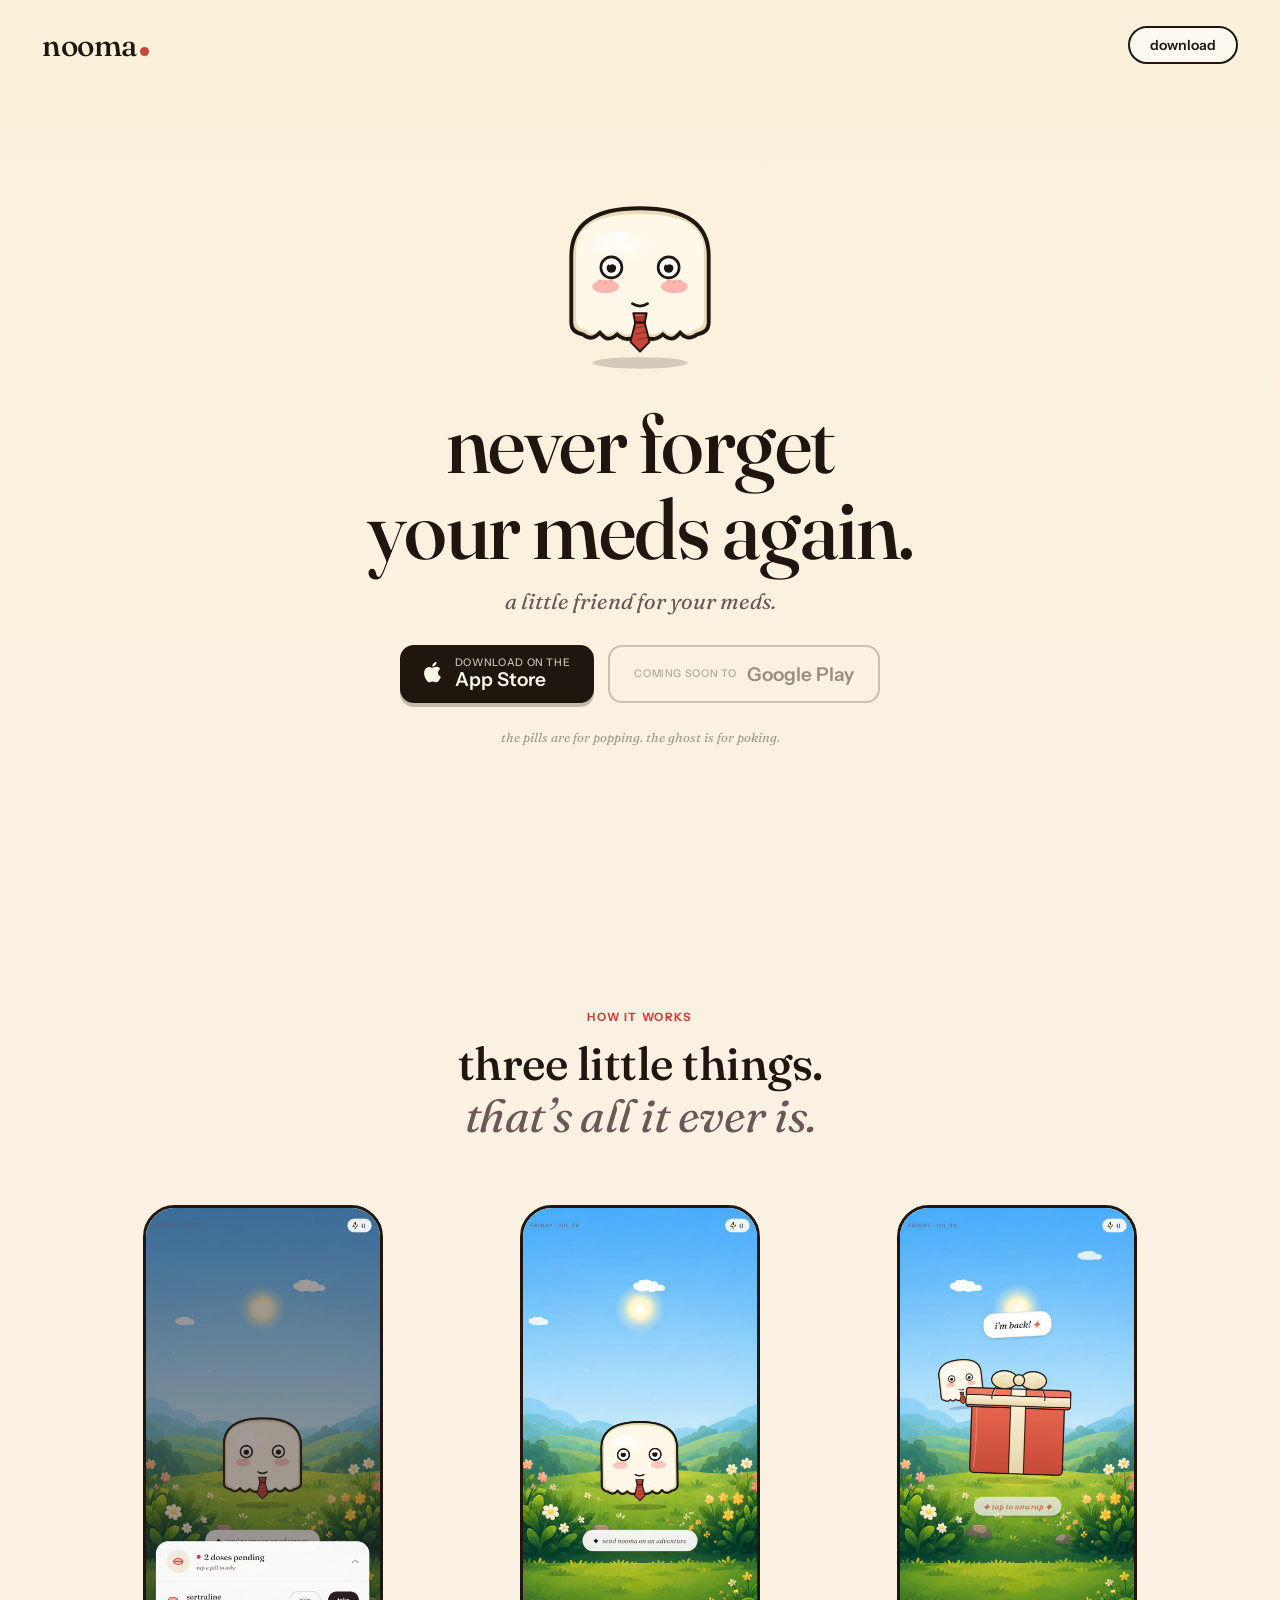
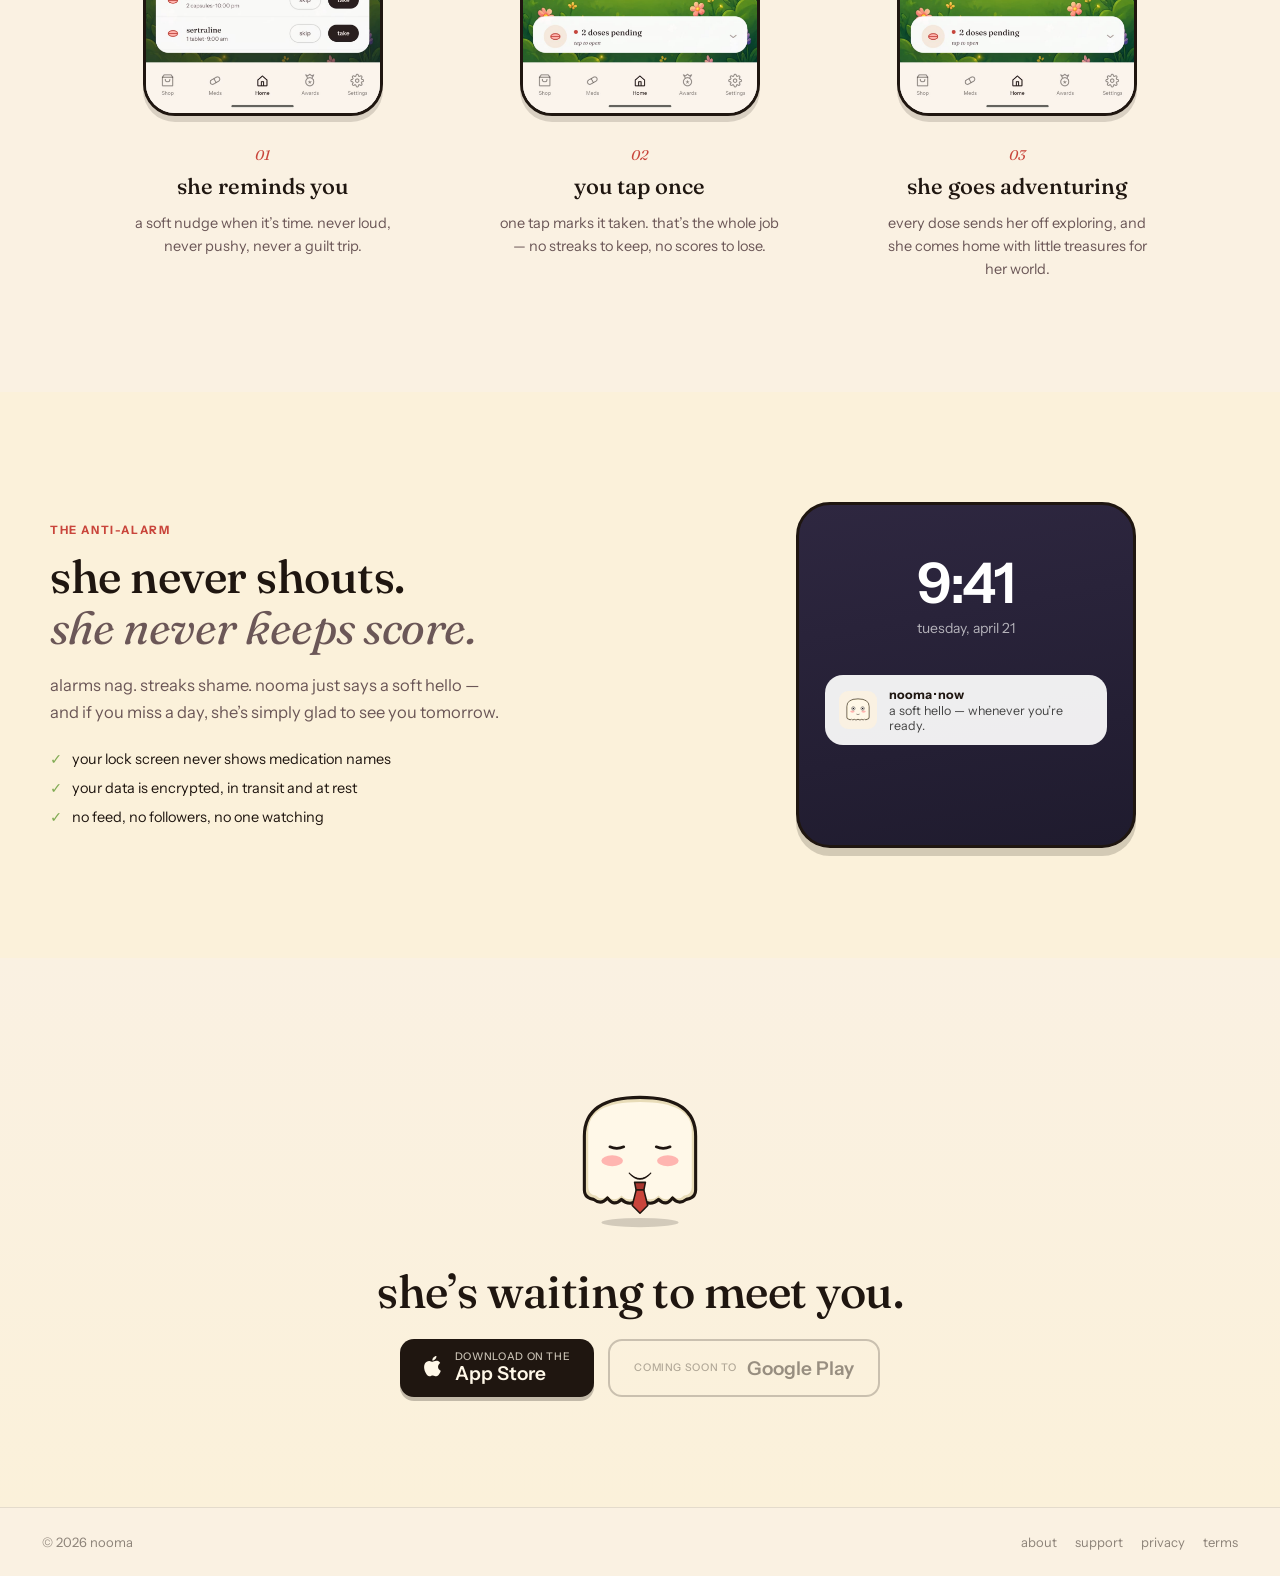
==== commit d0a1e21d: "Remove waving arm from final CTA mascot Co-Authored-By: Claude Fable 5 <noreply@anthropic.com>" ====
--- a/index.html
+++ b/index.html
@@ -118,8 +118,6 @@
 .pm-cheek{animation:pmCheek 4s ease-in-out infinite}
 @keyframes pmTie{0%,100%{transform:rotate(0)}25%{transform:rotate(-2deg)}75%{transform:rotate(2deg)}}
 .pm-tie{animation:pmTie 4.4s ease-in-out infinite;transform-origin:110px 152px}
-@keyframes pmWave{0%,100%{transform:rotate(0)}50%{transform:rotate(-12deg)}}
-.pm-arm{animation:pmWave 1.6s ease-in-out infinite;transform-origin:176px 128px}
 .pm-still *{animation:none!important}
 .pm-pupil{transition:transform .1s linear}
 
@@ -132,7 +130,7 @@
 @media(prefers-reduced-motion:reduce){
 .lp-pill-wrap,.lp-pill-spin{animation:none!important}
 .lp-rain{display:none}
-.pm-bob,.pm-sway,.pm-arm,.pm-tie{animation:none!important}
+.pm-bob,.pm-sway,.pm-tie{animation:none!important}
 }
 </style>
 </head>
@@ -318,14 +316,6 @@
           <ellipse cx="110" cy="200" rx="50" ry="6" fill="#000" opacity="0.16"/>
           <path d="M 38 88 Q 38 38 110 38 Q 182 38 182 88 L 182 158 Q 182 168 170 170 Q 160 178 152 168 Q 144 180 134 170 Q 124 180 110 170 Q 96 180 86 170 Q 76 180 68 168 Q 60 178 50 170 Q 38 168 38 158 Z" fill="#E8DCB8" stroke="#1F1610" stroke-width="4" stroke-linejoin="round"/>
           <path d="M 43 82 Q 43 44 110 44 Q 177 44 177 82 L 177 154 Q 177 164 167 165 Q 159 173 152 165 Q 144 175 134 165 Q 124 175 110 165 Q 96 175 86 165 Q 76 175 68 165 Q 61 173 53 165 Q 43 164 43 154 Z" fill="#FFF8E8"/>
-          <g class="pm-arm">
-            <path d="M 176 128 Q 198 114 202 92" stroke="#1F1610" stroke-width="15" stroke-linecap="round" fill="none"/>
-            <path d="M 176 128 Q 198 114 202 92" stroke="#FFF8E8" stroke-width="9" stroke-linecap="round" fill="none"/>
-            <g stroke="#1F1610" stroke-width="2.2" stroke-linecap="round" fill="none" opacity="0.6">
-              <path d="M 212 84 Q 218 90 219 98"/>
-              <path d="M 218 76 Q 226 84 228 94"/>
-            </g>
-          </g>
           <ellipse class="pm-cheek" cx="74" cy="120" rx="14" ry="7" fill="#FFB5B0"/>
           <ellipse class="pm-cheek" cx="146" cy="120" rx="14" ry="7" fill="#FFB5B0"/>
           <path d="M 71 102 Q 80 106 89 102" stroke="#1F1610" stroke-width="3.5" stroke-linecap="round" fill="none"/>
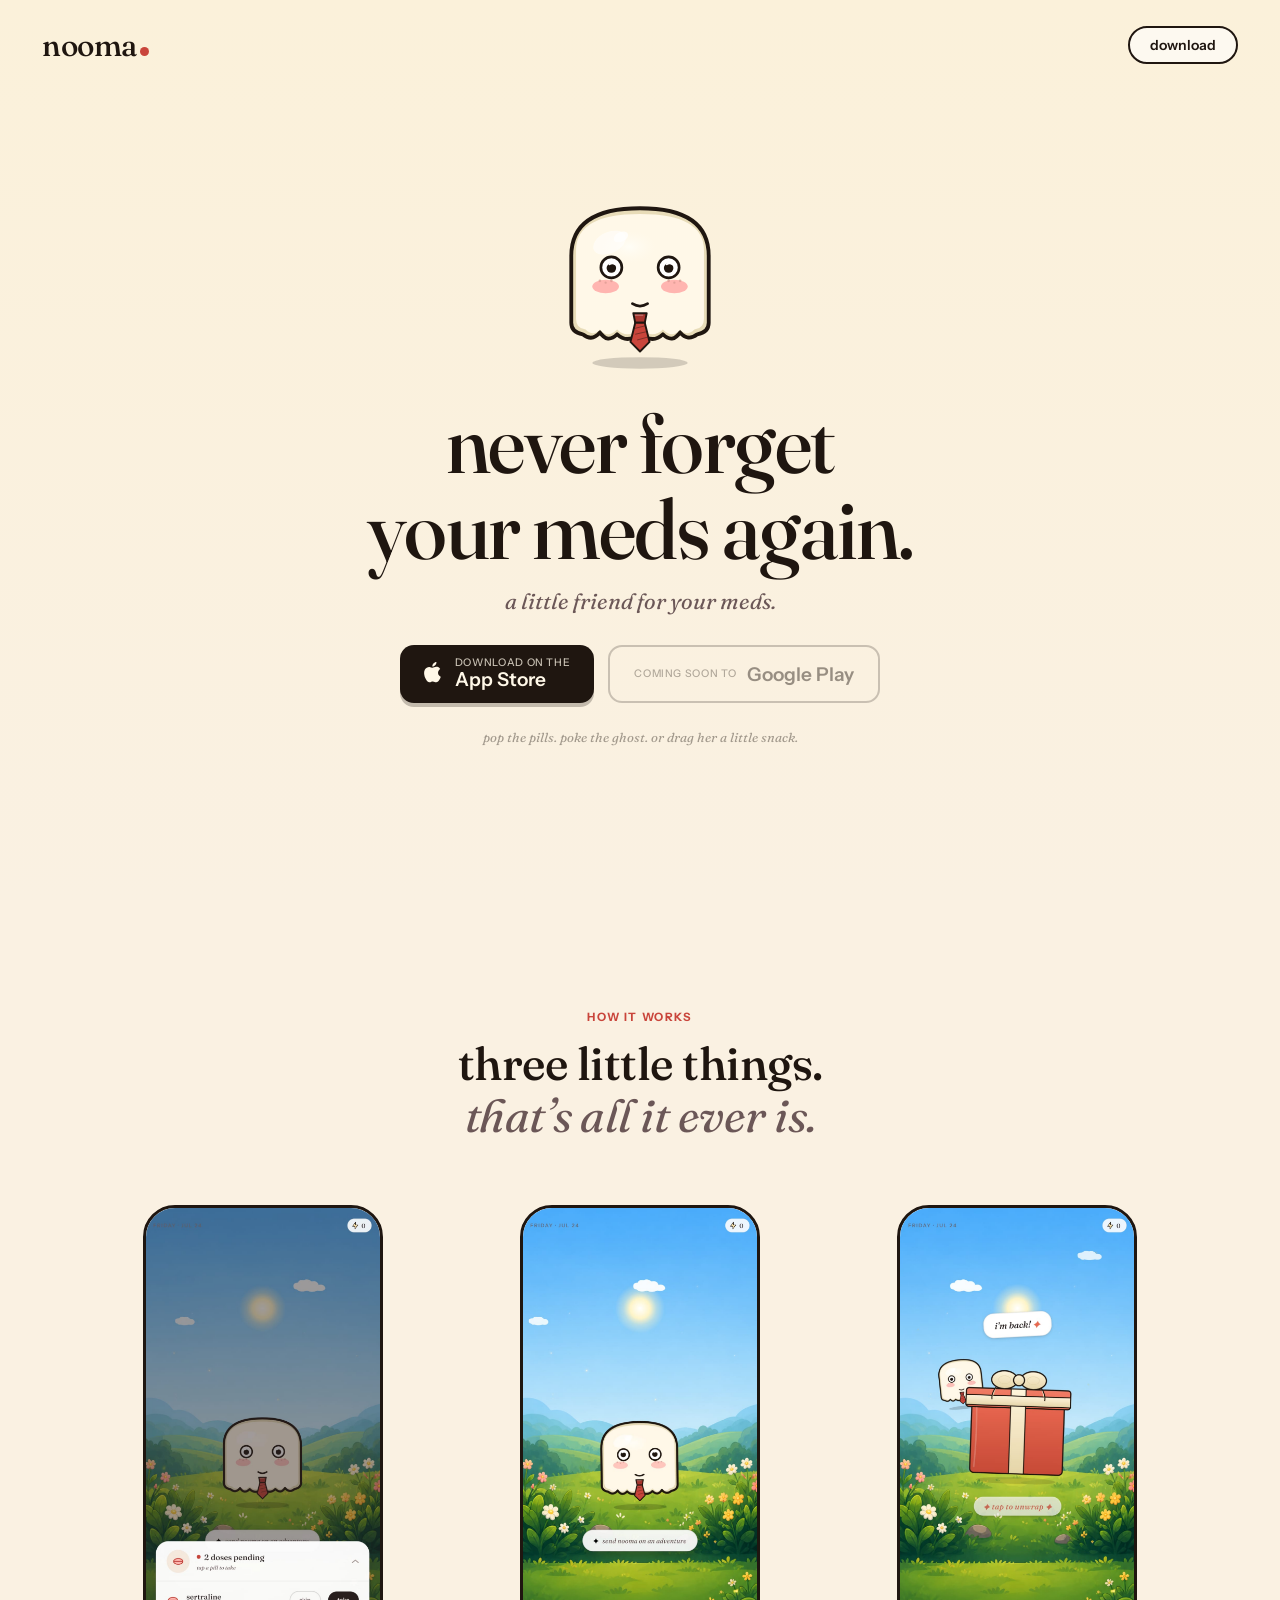
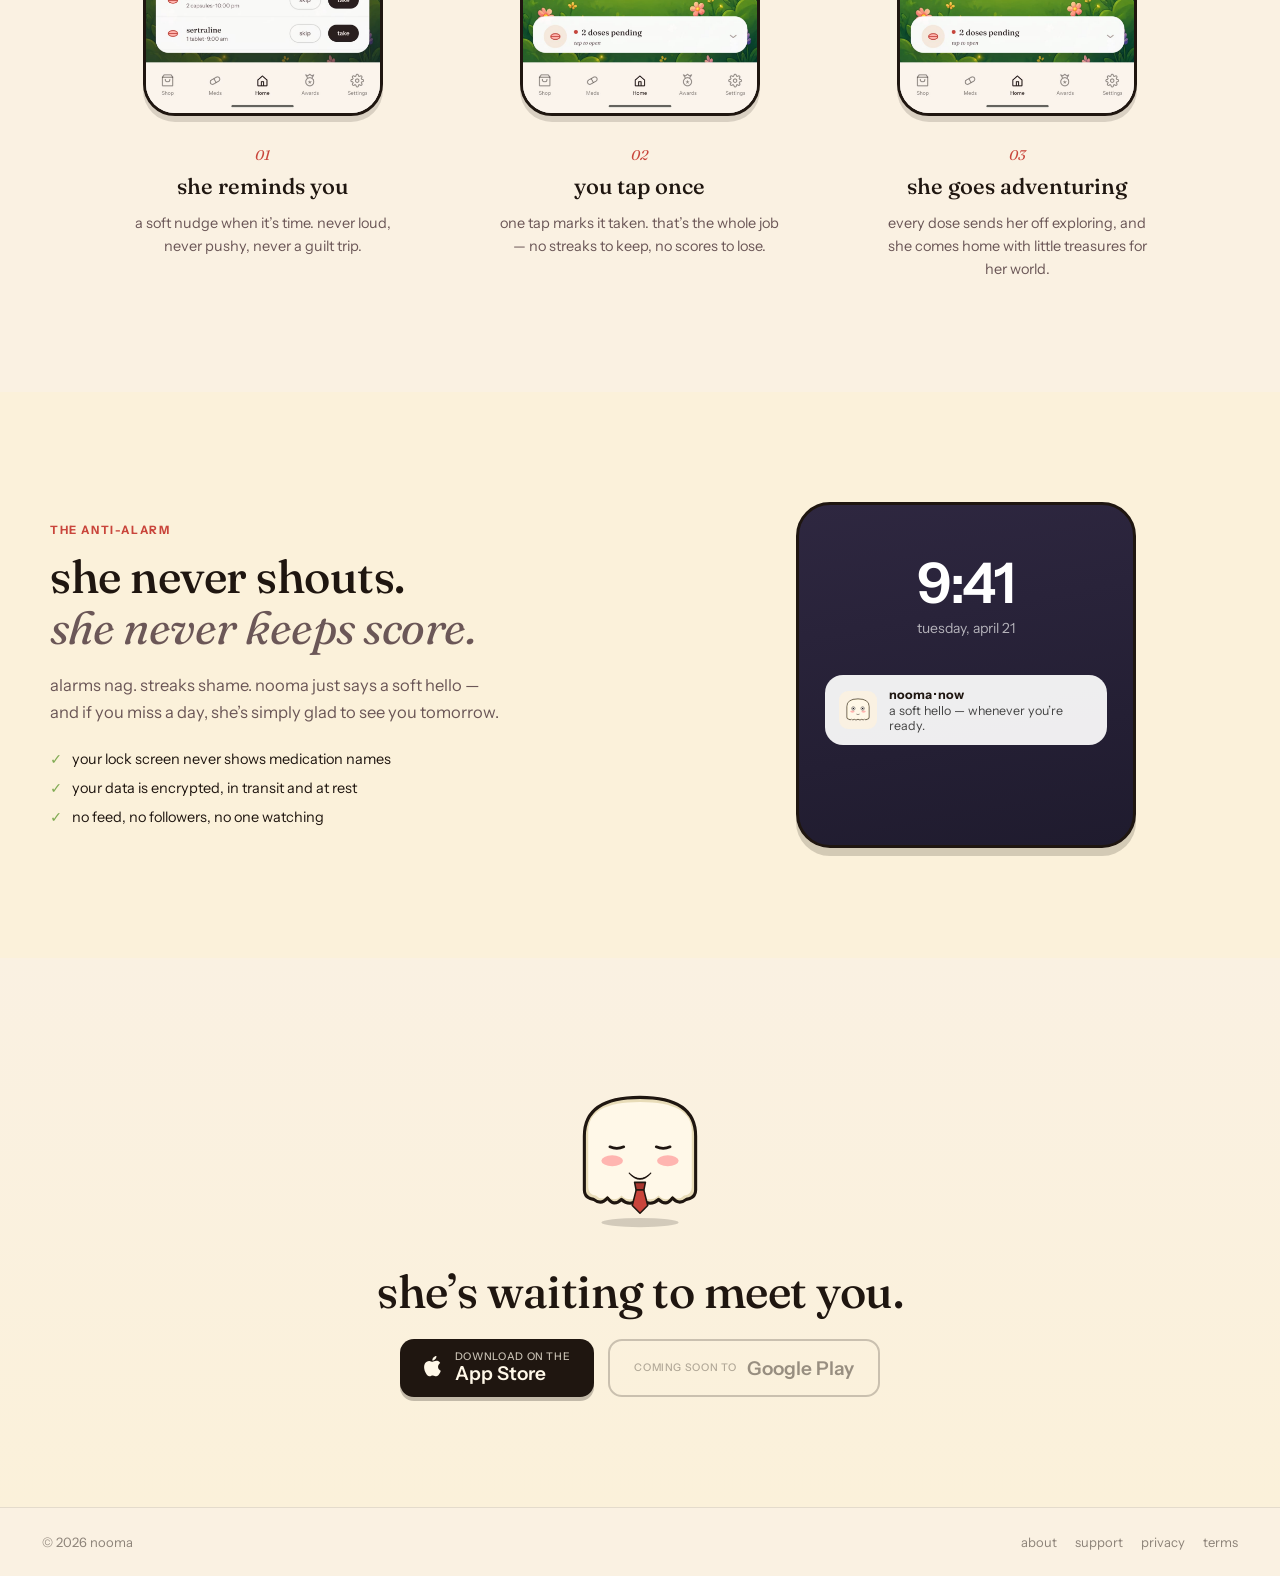
==== commit 0cfc2e8e: "Let visitors feed pills to the mascot Pills can now be dragged to nooma: her mouth opens as the pill" ====
--- a/index.html
+++ b/index.html
@@ -41,7 +41,9 @@
 
 /* pill rain */
 .lp-rain{position:absolute;inset:0;overflow:hidden;pointer-events:none}
-.lp-pill-wrap{position:absolute;top:-70px;animation:lpFall linear infinite;pointer-events:auto;cursor:pointer;transition:opacity .3s;-webkit-tap-highlight-color:transparent}
+.lp-pill-wrap{position:absolute;top:-70px;animation:lpFall linear infinite;pointer-events:auto;cursor:grab;transition:opacity .3s;-webkit-tap-highlight-color:transparent;touch-action:none}
+.lp-pill-wrap.dragging{animation:none;cursor:grabbing;filter:none!important;opacity:1!important}
+.lp-pill-wrap.dragging .lp-pill-spin{animation-play-state:paused}
 .lp-pill-wrap.popped{pointer-events:none}
 .lp-pill-wrap.popped .lp-pill-spin{animation-play-state:paused;opacity:0;transform:scale(1.6);transition:opacity .25s,transform .25s}
 @keyframes lpFall{0%{transform:translateY(-8vh) translateX(0)}25%{transform:translateY(24vh) translateX(var(--sway))}50%{transform:translateY(53vh) translateX(calc(var(--sway) * -0.6))}75%{transform:translateY(80vh) translateX(var(--sway))}100%{transform:translateY(112vh) translateX(0)}}
@@ -106,6 +108,7 @@
 .pm-wink .exp-wink{display:initial}
 .pm-excited .exp-excited{display:initial}
 .pm-blissful .exp-blissful{display:initial}
+.pm-chomp .exp-chomp{display:initial}
 @keyframes pmBob{0%,100%{transform:translateY(0) scale(1)}50%{transform:translateY(-8px) scale(1.02)}}
 .pm-bob{animation:pmBob 3.8s ease-in-out infinite;transform-origin:center}
 @keyframes pmSway{0%,100%{transform:rotate(0)}25%{transform:rotate(-1.5deg)}75%{transform:rotate(1.5deg)}}
@@ -207,6 +210,16 @@
               <ellipse cx="110" cy="149" rx="7" ry="4" fill="#F08B8B"/>
             </g>
 
+            <!-- chomp: idle eyes, mouth open -->
+            <g class="exp exp-chomp">
+              <circle cx="80" cy="100" r="11" fill="#FFFFFF" stroke="#1F1610" stroke-width="2.8"/>
+              <g class="pm-pupil"><circle cx="80" cy="100" r="5" fill="#1F1610"/><path d="M 78 96 Q 81 94 84 96" stroke="#FFFFFF" stroke-width="2" stroke-linecap="round" fill="none"/></g>
+              <circle cx="140" cy="100" r="11" fill="#FFFFFF" stroke="#1F1610" stroke-width="2.8"/>
+              <g class="pm-pupil"><circle cx="140" cy="100" r="5" fill="#1F1610"/><path d="M 138 96 Q 141 94 144 96" stroke="#FFFFFF" stroke-width="2" stroke-linecap="round" fill="none"/></g>
+              <path d="M 96 132 Q 110 130 124 132 Q 122 152 110 152 Q 98 152 96 132 Z" fill="#5A2B24" stroke="#1F1610" stroke-width="2.4" stroke-linejoin="round"/>
+              <ellipse cx="110" cy="149" rx="7" ry="4" fill="#F08B8B"/>
+            </g>
+
             <!-- eyes: blissful -->
             <g class="exp exp-blissful">
               <path d="M 71 102 Q 80 106 89 102" stroke="#1F1610" stroke-width="3.5" stroke-linecap="round" fill="none"/>
@@ -237,7 +250,7 @@
       </a>
       <span class="lp-store ghost"><small>coming soon to</small>Google Play</span>
     </div>
-    <p class="lp-hint">the pills are for popping. the ghost is for poking.</p>
+    <p class="lp-hint">pop the pills. poke the ghost. or drag her a little snack.</p>
   </div>
   <div class="lp-hero-fade"></div>
 </header>
@@ -362,7 +375,17 @@
       '<line x1="6" y1="15" x2="24" y2="15" stroke="#1F1610" stroke-width="2" opacity="0.5"/>'+
       '<ellipse cx="10.5" cy="9" rx="4" ry="2.2" fill="#FFF" opacity="0.7" transform="rotate(-25 10.5 9)"/></svg>';
   }
-  function makeRain(container,count,onPop){
+  function popPill(w){
+    if(w.classList.contains('popped'))return false;
+    w.classList.add('popped');
+    var pop=document.createElement('div');
+    pop.className='lp-pop';
+    pop.textContent='✦';
+    w.appendChild(pop);
+    return true;
+  }
+  function makeRain(container,count,opts){
+    opts=opts||{};
     for(var i=0;i<count;i++){
       var back=Math.random()>0.55;
       var hue=HUES[Math.floor(Math.random()*HUES.length)];
@@ -382,18 +405,57 @@
       spin.style.animationDirection=Math.random()>0.5?'reverse':'normal';
       spin.innerHTML=pillSVG(Math.random()>0.42?'capsule':'tablet',hue[0],hue[1],scale);
       wrap.appendChild(spin);
-      wrap.addEventListener('pointerdown',function(e){
-        var w=e.currentTarget;
-        if(w.classList.contains('popped'))return;
-        w.classList.add('popped');
-        var pop=document.createElement('div');
-        pop.className='lp-pop';
-        pop.textContent='✦';
-        w.appendChild(pop);
-        if(onPop)onPop();
-      });
+      if(opts.feed){
+        enableDrag(wrap,opts);
+      }else{
+        wrap.addEventListener('pointerdown',function(e){
+          if(popPill(e.currentTarget)&&opts.onPop)opts.onPop();
+        });
+      }
       container.appendChild(wrap);
     }
+  }
+
+  /* ── drag a pill to nooma ── */
+  function enableDrag(wrap,opts){
+    wrap.addEventListener('pointerdown',function(e){
+      if(wrap.classList.contains('popped'))return;
+      e.preventDefault();
+      var rainRect=wrap.parentNode.getBoundingClientRect();
+      var wrapRect=wrap.getBoundingClientRect();
+      var grabX=e.clientX-wrapRect.left,grabY=e.clientY-wrapRect.top;
+      var startX=e.clientX,startY=e.clientY,dragging=false,near=false;
+      function onMove(ev){
+        if(!dragging&&Math.hypot(ev.clientX-startX,ev.clientY-startY)>6){
+          dragging=true;
+          wrap.classList.add('dragging');
+          wrap.style.zIndex=7;
+        }
+        if(!dragging)return;
+        wrap.style.left=(ev.clientX-rainRect.left-grabX)+'px';
+        wrap.style.top=(ev.clientY-rainRect.top-grabY)+'px';
+        var wasNear=near;
+        near=opts.overTarget(ev);
+        if(near&&!wasNear&&opts.onNear)opts.onNear();
+        if(!near&&wasNear&&opts.onLeave)opts.onLeave();
+      }
+      function onUp(ev){
+        wrap.removeEventListener('pointermove',onMove);
+        wrap.removeEventListener('pointerup',onUp);
+        wrap.removeEventListener('pointercancel',onUp);
+        if(!dragging){
+          if(popPill(wrap)&&opts.onPop)opts.onPop();
+          return;
+        }
+        popPill(wrap);
+        if(opts.overTarget(ev)){if(opts.onEat)opts.onEat();}
+        else if(near&&opts.onLeave)opts.onLeave();
+      }
+      try{wrap.setPointerCapture(e.pointerId);}catch(err){}
+      wrap.addEventListener('pointermove',onMove);
+      wrap.addEventListener('pointerup',onUp);
+      wrap.addEventListener('pointercancel',onUp);
+    });
   }
 
   /* ── mascot ── */
@@ -437,8 +499,26 @@
   var speechTimer=null,bubbleEl=null;
 
   function setBehavior(b){
-    pm.classList.remove('pm-idle','pm-wink','pm-excited','pm-blissful');
+    pm.classList.remove('pm-idle','pm-wink','pm-excited','pm-blissful','pm-chomp');
     pm.classList.add('pm-'+b);
+  }
+
+  /* ── chomp (mouth open/close) ── */
+  var chompTimer=null;
+  function chompOpen(){
+    if(speaking)return;
+    clearTimeout(chompTimer);
+    setBehavior('chomp');
+  }
+  function chompClose(){
+    if(speaking)return;
+    setBehavior('idle');
+  }
+  function chomp(){
+    chompOpen();
+    boing();
+    clearTimeout(chompTimer);
+    chompTimer=setTimeout(chompClose,380);
   }
   function talk(){
     var line=LINES[lineIdx%LINES.length];
@@ -462,8 +542,23 @@
   mascot.addEventListener('pointerdown',talk);
   mascot.addEventListener('keydown',function(e){if(e.key==='Enter'||e.key===' '){e.preventDefault();talk();}});
 
-  makeRain(document.getElementById('heroRain'),18,boing);
-  makeRain(document.getElementById('finalRain'),10,null);
+  function overMascot(ev){
+    var r=mascot.getBoundingClientRect(),pad=30;
+    return ev.clientX>r.left-pad&&ev.clientX<r.right+pad&&ev.clientY>r.top-pad&&ev.clientY<r.bottom+pad;
+  }
+  makeRain(document.getElementById('heroRain'),18,{
+    feed:true,
+    overTarget:overMascot,
+    onPop:chomp,
+    onNear:chompOpen,
+    onLeave:chompClose,
+    onEat:function(){
+      boing();
+      clearTimeout(chompTimer);
+      chompTimer=setTimeout(chompClose,320);
+    }
+  });
+  makeRain(document.getElementById('finalRain'),10,{});
 
   /* ── scroll reveal ── */
   var io=new IntersectionObserver(function(es){
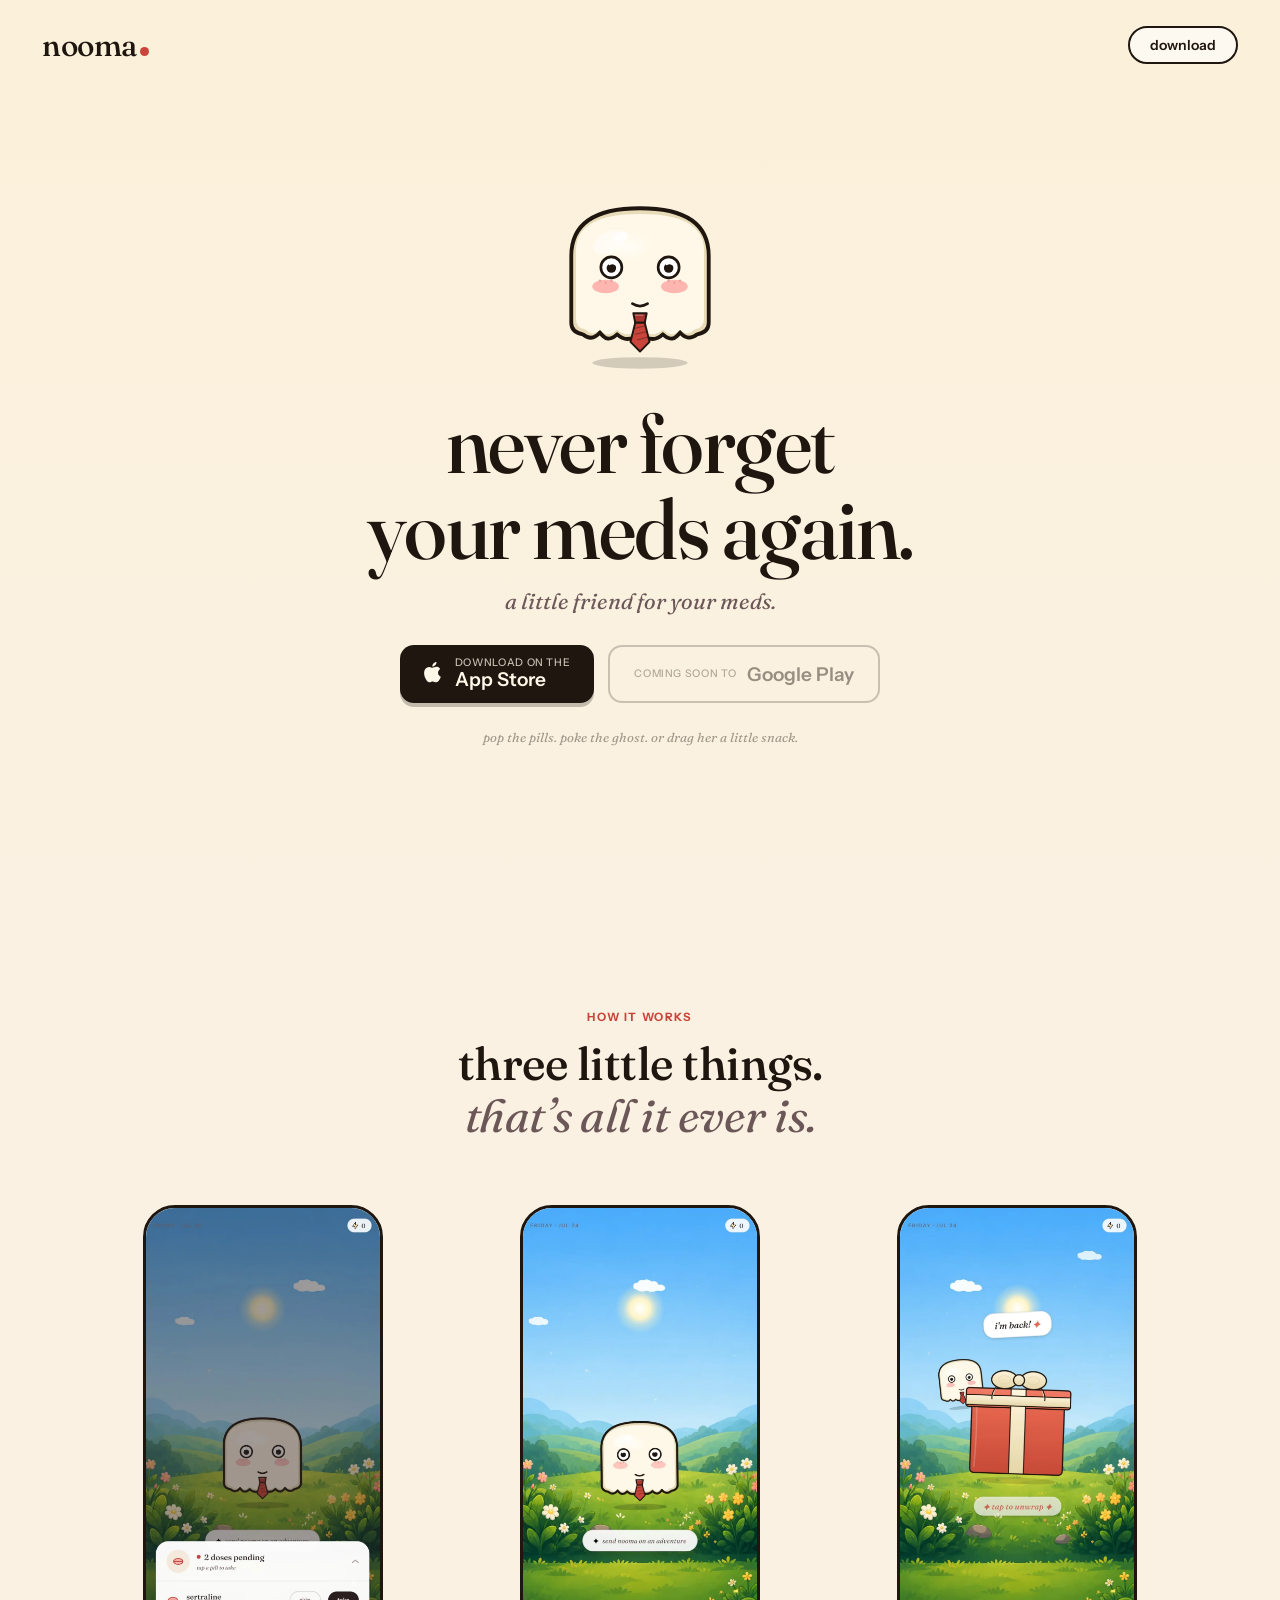
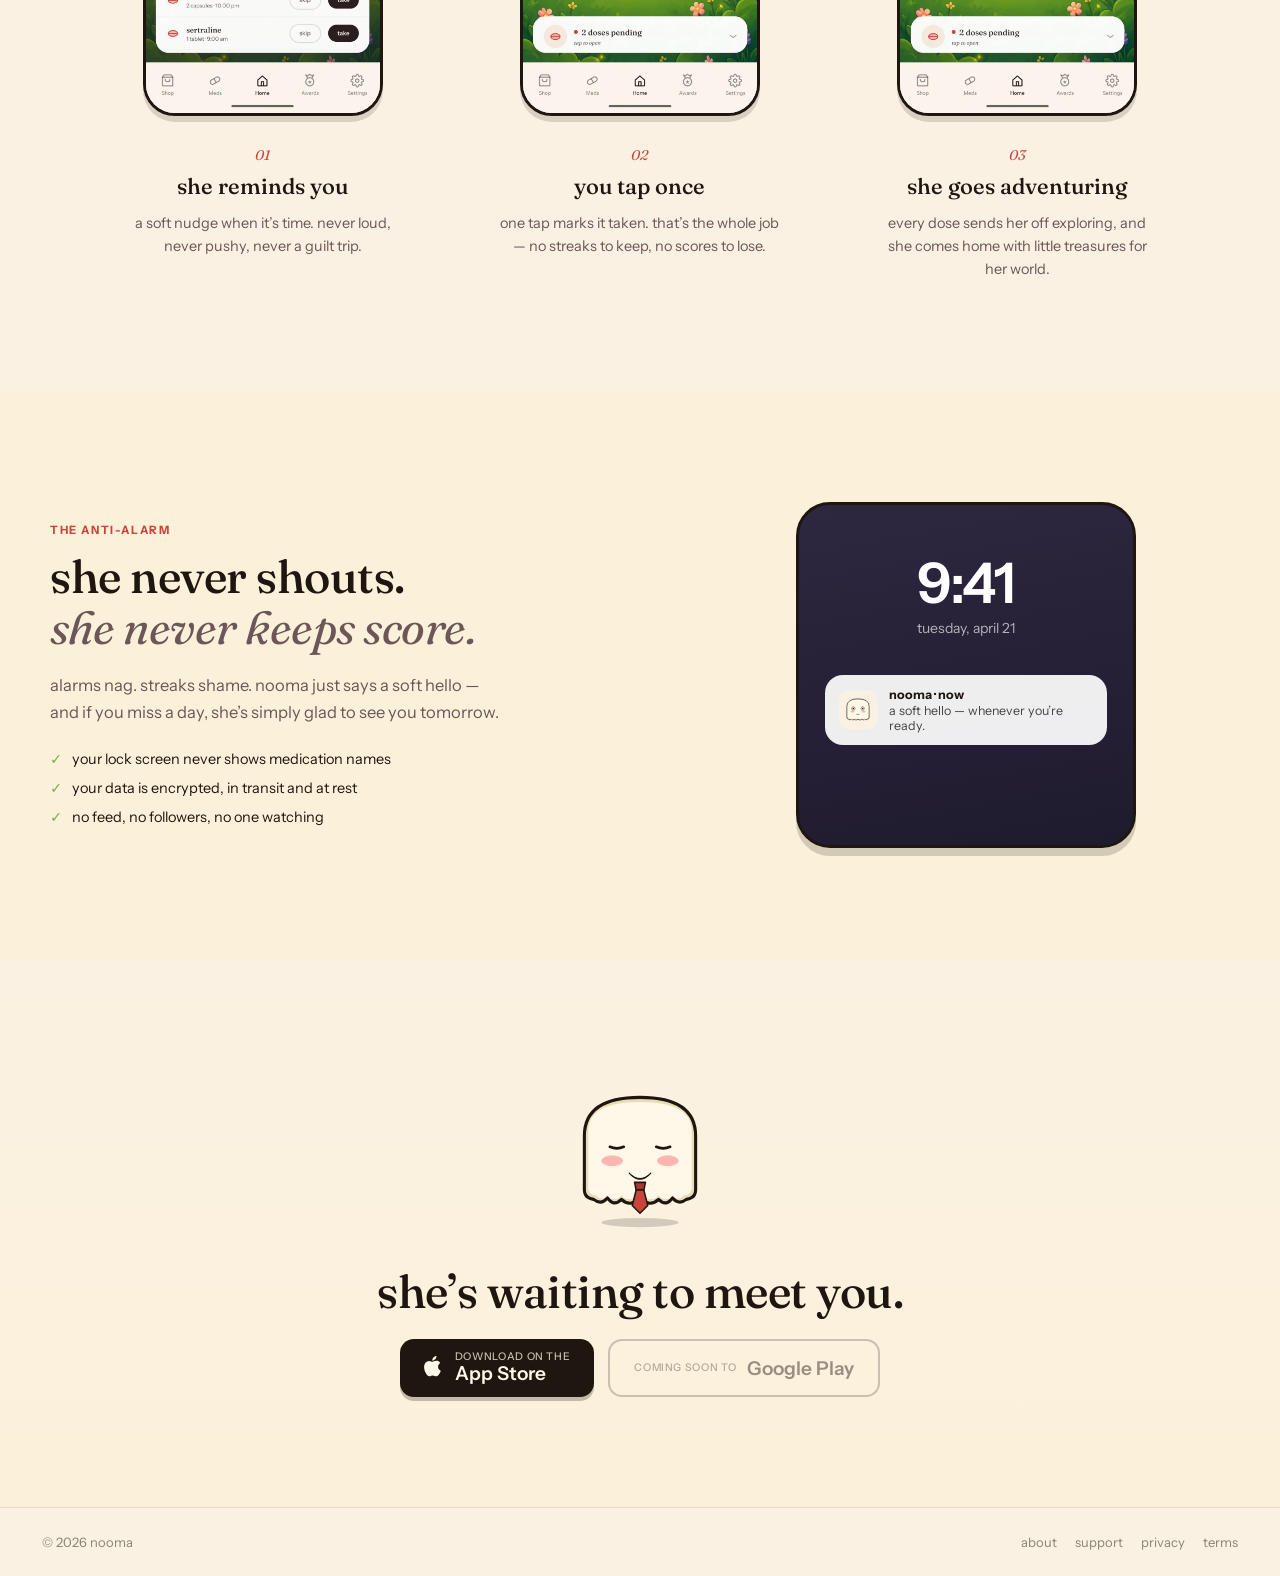
==== commit 0c1d0070: "Fix screenshot references to point at WebP files Co-Authored-By: Claude Fable 5 <noreply@anthropic.c" ====
--- a/index.html
+++ b/index.html
@@ -261,19 +261,19 @@
   <h2>three little things.<br><em>that&rsquo;s all it ever is.</em></h2>
   <div class="lp-steps">
     <div class="lp-step reveal">
-      <div class="lp-phone"><img src="assets/ss-day-meds.png" alt="today's medications in the nooma app" loading="lazy"></div>
+      <div class="lp-phone"><img src="assets/ss-day-meds.webp" alt="today's medications in the nooma app" loading="lazy"></div>
       <span class="lp-step-n">01</span>
       <h3>she reminds you</h3>
       <p>a soft nudge when it&rsquo;s time. never loud, never pushy, never a guilt trip.</p>
     </div>
     <div class="lp-step reveal">
-      <div class="lp-phone"><img src="assets/ss-day-idle.png" alt="nooma's home screen with the ghost companion" loading="lazy"></div>
+      <div class="lp-phone"><img src="assets/ss-day-idle.webp" alt="nooma's home screen with the ghost companion" loading="lazy"></div>
       <span class="lp-step-n">02</span>
       <h3>you tap once</h3>
       <p>one tap marks it taken. that&rsquo;s the whole job &mdash; no streaks to keep, no scores to lose.</p>
     </div>
     <div class="lp-step reveal">
-      <div class="lp-phone"><img src="assets/ss-day-gift.png" alt="the ghost bringing back a gift from an adventure" loading="lazy"></div>
+      <div class="lp-phone"><img src="assets/ss-day-gift.webp" alt="the ghost bringing back a gift from an adventure" loading="lazy"></div>
       <span class="lp-step-n">03</span>
       <h3>she goes adventuring</h3>
       <p>every dose sends her off exploring, and she comes home with little treasures for her world.</p>
